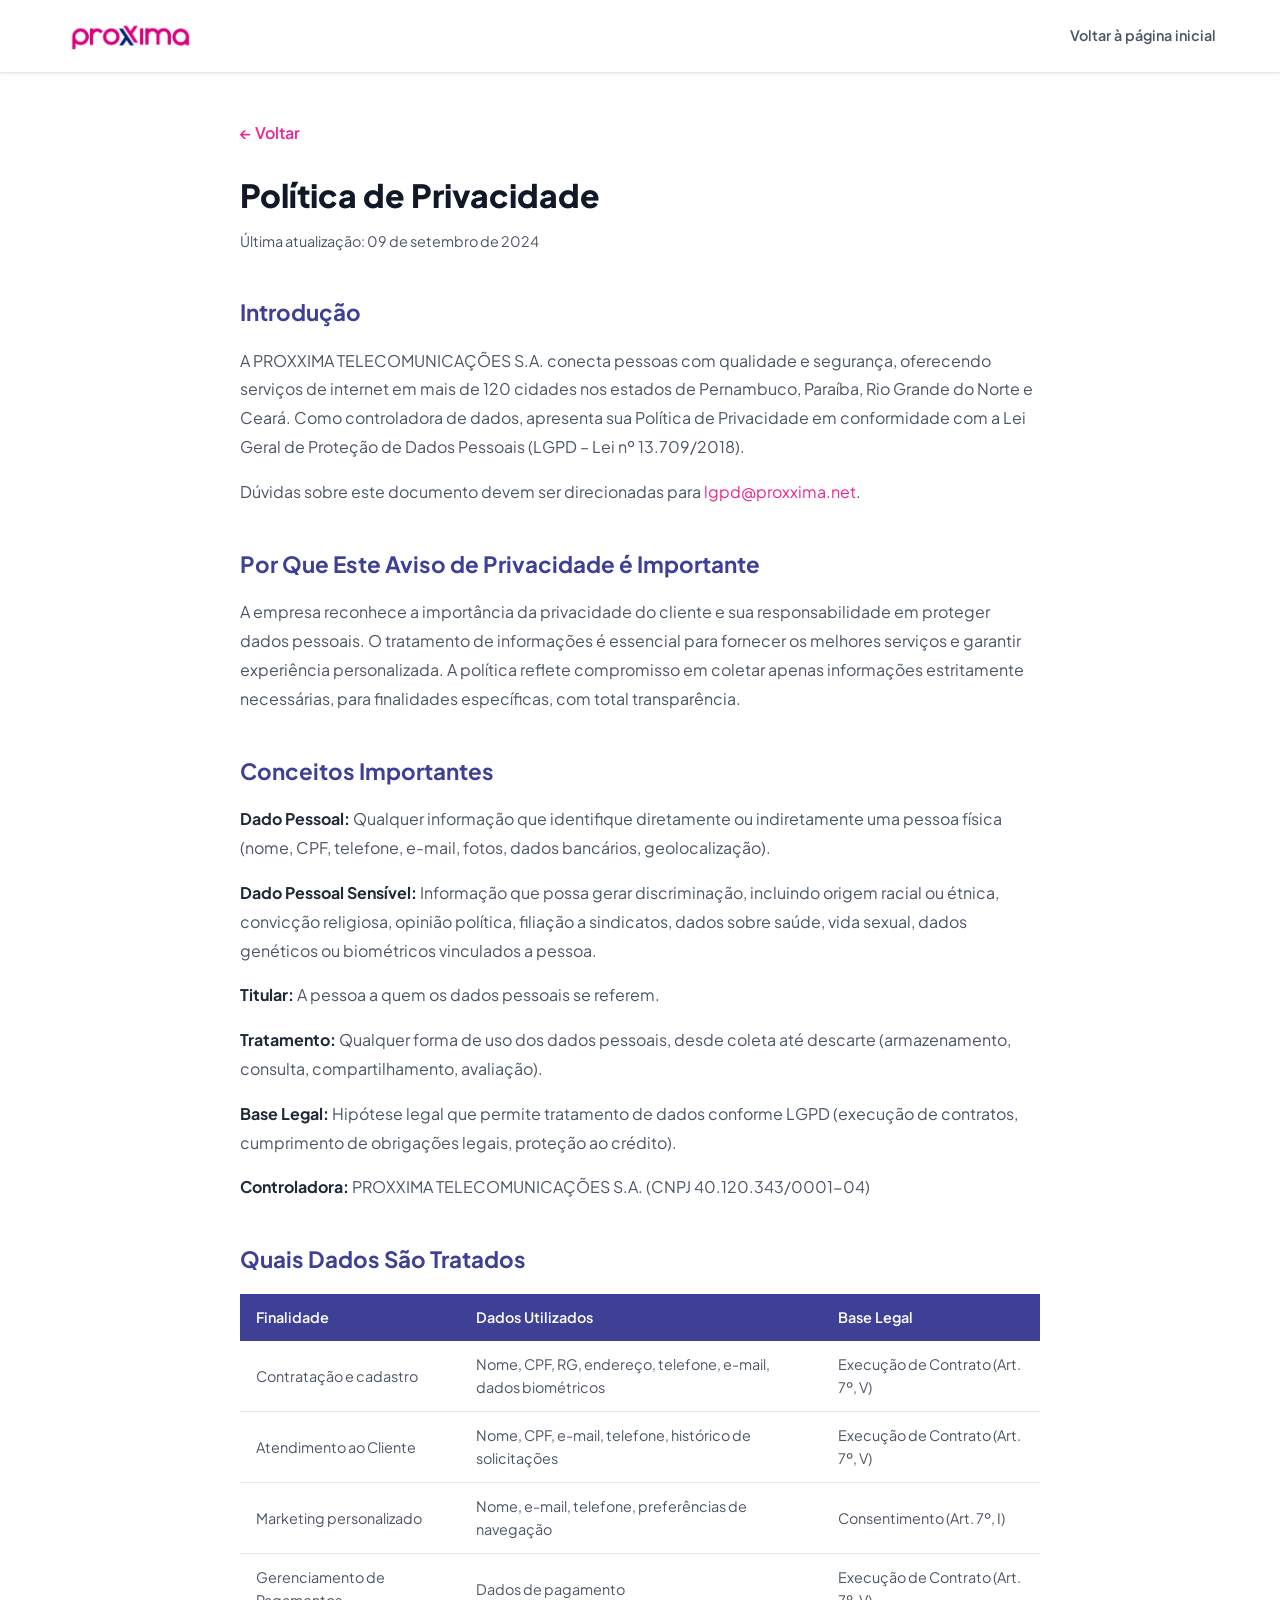
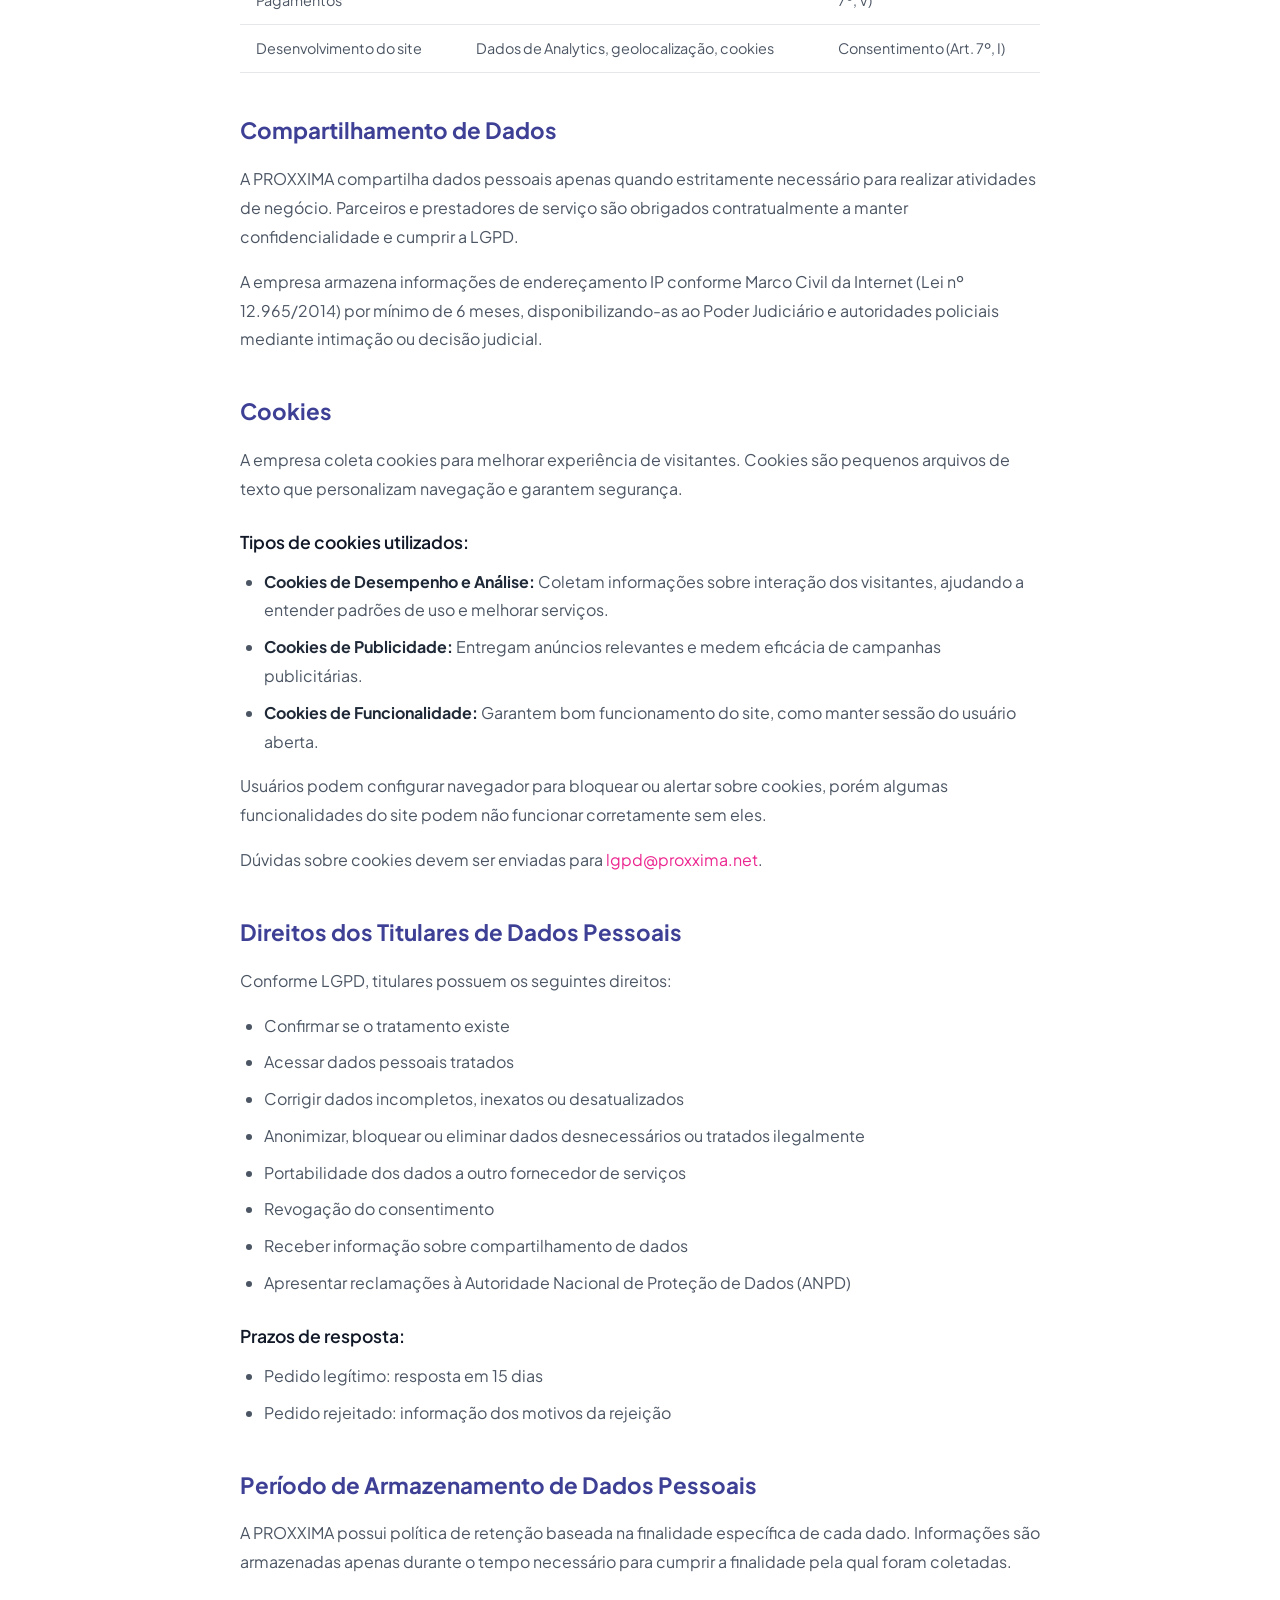
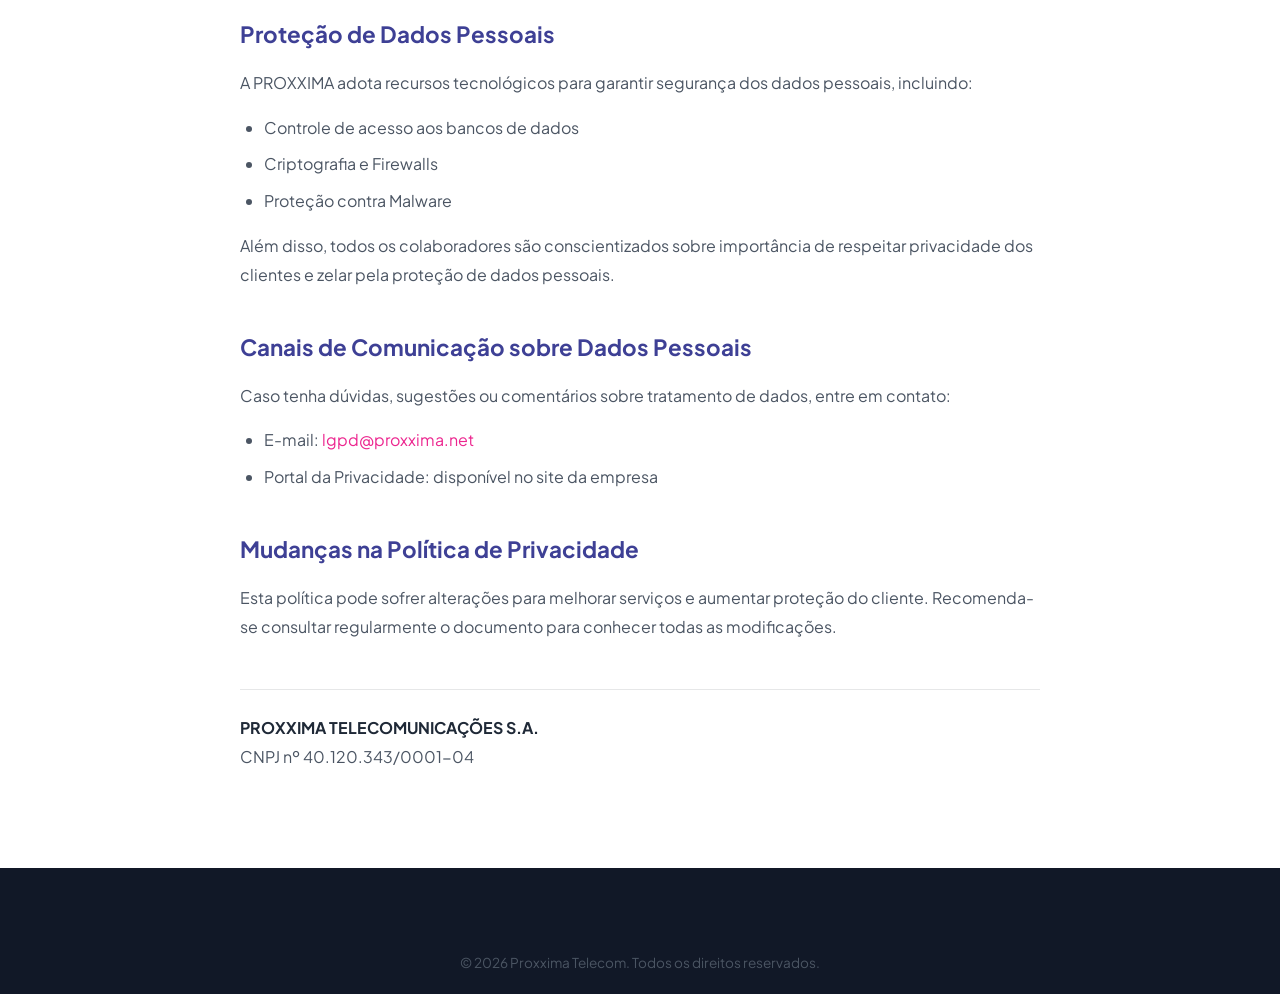
==== privacidade.html @ 1b594173 "feat: animations, PT-BR fixes, logo, privacy page, SEO, footer data - Staggered hero entrance animat" ====
<!DOCTYPE html>
<html lang="pt-BR">
<head>
  <meta charset="UTF-8">
  <meta name="viewport" content="width=device-width, initial-scale=1.0">
  <title>Política de Privacidade | Proxxima Telecom</title>
  <meta name="description" content="Política de Privacidade da Proxxima Telecomunicações S.A. em conformidade com a LGPD.">
  <meta name="robots" content="index, follow">
  <link rel="icon" type="image/svg+xml" href="assets/logo-proxxima.svg">
  <link rel="preconnect" href="https://fonts.googleapis.com">
  <link rel="preconnect" href="https://fonts.gstatic.com" crossorigin>
  <link href="https://fonts.googleapis.com/css2?family=Plus+Jakarta+Sans:wght@400;500;600;700;800&display=swap" rel="stylesheet">
  <link rel="stylesheet" href="css/style.css">
  <style>
    .privacy { padding: 120px 0 80px; }
    .privacy__content { max-width: 800px; margin: 0 auto; }
    .privacy__content h1 { font-size: 2rem; font-weight: 800; color: var(--gray-900); margin-bottom: 8px; }
    .privacy__content .privacy__update { font-size: 0.9rem; color: var(--gray-600); margin-bottom: 40px; }
    .privacy__content h2 { font-size: 1.4rem; font-weight: 700; color: var(--azul); margin-top: 40px; margin-bottom: 16px; }
    .privacy__content h3 { font-size: 1.1rem; font-weight: 600; color: var(--gray-900); margin-top: 24px; margin-bottom: 12px; }
    .privacy__content p { font-size: 1rem; color: var(--gray-600); line-height: 1.8; margin-bottom: 16px; }
    .privacy__content ul, .privacy__content ol { margin-bottom: 16px; padding-left: 24px; }
    .privacy__content li { font-size: 1rem; color: var(--gray-600); line-height: 1.8; margin-bottom: 8px; }
    .privacy__content table { width: 100%; border-collapse: collapse; margin-bottom: 24px; font-size: 0.9rem; }
    .privacy__content th { background: var(--azul); color: var(--white); padding: 12px 16px; text-align: left; font-weight: 600; }
    .privacy__content td { padding: 12px 16px; border-bottom: 1px solid var(--cinza); color: var(--gray-600); }
    .privacy__content tr:hover td { background: var(--gray-50); }
    .privacy__content strong { color: var(--gray-800); }
    .privacy__back { display: inline-flex; align-items: center; gap: 8px; margin-bottom: 24px; font-weight: 600; color: var(--magenta); }
    .privacy__back:hover { text-decoration: underline; }
    @media (max-width: 768px) {
      .privacy__content table { display: block; overflow-x: auto; }
    }
  </style>
</head>
<body>

  <header class="header header--scrolled" id="header">
    <div class="container header__inner">
      <a href="index.html" class="header__logo" aria-label="Proxxima Telecom">
        <img src="assets/logo-proxxima.svg" alt="Proxxima Telecom" class="header__logo-img">
      </a>
      <nav class="header__nav" aria-label="Navegação">
        <a href="index.html" class="header__link">Voltar à página inicial</a>
      </nav>
    </div>
  </header>

  <section class="privacy">
    <div class="container">
      <div class="privacy__content">
        <a href="index.html" class="privacy__back">&larr; Voltar</a>

        <h1>Política de Privacidade</h1>
        <p class="privacy__update">Última atualização: 09 de setembro de 2024</p>

        <h2>Introdução</h2>
        <p>A PROXXIMA TELECOMUNICAÇÕES S.A. conecta pessoas com qualidade e segurança, oferecendo serviços de internet em mais de 120 cidades nos estados de Pernambuco, Paraíba, Rio Grande do Norte e Ceará. Como controladora de dados, apresenta sua Política de Privacidade em conformidade com a Lei Geral de Proteção de Dados Pessoais (LGPD – Lei nº 13.709/2018).</p>
        <p>Dúvidas sobre este documento devem ser direcionadas para <a href="mailto:lgpd@proxxima.net" style="color: var(--magenta);">lgpd@proxxima.net</a>.</p>

        <h2>Por Que Este Aviso de Privacidade é Importante</h2>
        <p>A empresa reconhece a importância da privacidade do cliente e sua responsabilidade em proteger dados pessoais. O tratamento de informações é essencial para fornecer os melhores serviços e garantir experiência personalizada. A política reflete compromisso em coletar apenas informações estritamente necessárias, para finalidades específicas, com total transparência.</p>

        <h2>Conceitos Importantes</h2>
        <p><strong>Dado Pessoal:</strong> Qualquer informação que identifique diretamente ou indiretamente uma pessoa física (nome, CPF, telefone, e-mail, fotos, dados bancários, geolocalização).</p>
        <p><strong>Dado Pessoal Sensível:</strong> Informação que possa gerar discriminação, incluindo origem racial ou étnica, convicção religiosa, opinião política, filiação a sindicatos, dados sobre saúde, vida sexual, dados genéticos ou biométricos vinculados a pessoa.</p>
        <p><strong>Titular:</strong> A pessoa a quem os dados pessoais se referem.</p>
        <p><strong>Tratamento:</strong> Qualquer forma de uso dos dados pessoais, desde coleta até descarte (armazenamento, consulta, compartilhamento, avaliação).</p>
        <p><strong>Base Legal:</strong> Hipótese legal que permite tratamento de dados conforme LGPD (execução de contratos, cumprimento de obrigações legais, proteção ao crédito).</p>
        <p><strong>Controladora:</strong> PROXXIMA TELECOMUNICAÇÕES S.A. (CNPJ 40.120.343/0001-04)</p>

        <h2>Quais Dados São Tratados</h2>
        <table>
          <thead>
            <tr>
              <th>Finalidade</th>
              <th>Dados Utilizados</th>
              <th>Base Legal</th>
            </tr>
          </thead>
          <tbody>
            <tr>
              <td>Contratação e cadastro</td>
              <td>Nome, CPF, RG, endereço, telefone, e-mail, dados biométricos</td>
              <td>Execução de Contrato (Art. 7º, V)</td>
            </tr>
            <tr>
              <td>Atendimento ao Cliente</td>
              <td>Nome, CPF, e-mail, telefone, histórico de solicitações</td>
              <td>Execução de Contrato (Art. 7º, V)</td>
            </tr>
            <tr>
              <td>Marketing personalizado</td>
              <td>Nome, e-mail, telefone, preferências de navegação</td>
              <td>Consentimento (Art. 7º, I)</td>
            </tr>
            <tr>
              <td>Gerenciamento de Pagamentos</td>
              <td>Dados de pagamento</td>
              <td>Execução de Contrato (Art. 7º, V)</td>
            </tr>
            <tr>
              <td>Desenvolvimento do site</td>
              <td>Dados de Analytics, geolocalização, cookies</td>
              <td>Consentimento (Art. 7º, I)</td>
            </tr>
          </tbody>
        </table>

        <h2>Compartilhamento de Dados</h2>
        <p>A PROXXIMA compartilha dados pessoais apenas quando estritamente necessário para realizar atividades de negócio. Parceiros e prestadores de serviço são obrigados contratualmente a manter confidencialidade e cumprir a LGPD.</p>
        <p>A empresa armazena informações de endereçamento IP conforme Marco Civil da Internet (Lei nº 12.965/2014) por mínimo de 6 meses, disponibilizando-as ao Poder Judiciário e autoridades policiais mediante intimação ou decisão judicial.</p>

        <h2>Cookies</h2>
        <p>A empresa coleta cookies para melhorar experiência de visitantes. Cookies são pequenos arquivos de texto que personalizam navegação e garantem segurança.</p>
        <h3>Tipos de cookies utilizados:</h3>
        <ul>
          <li><strong>Cookies de Desempenho e Análise:</strong> Coletam informações sobre interação dos visitantes, ajudando a entender padrões de uso e melhorar serviços.</li>
          <li><strong>Cookies de Publicidade:</strong> Entregam anúncios relevantes e medem eficácia de campanhas publicitárias.</li>
          <li><strong>Cookies de Funcionalidade:</strong> Garantem bom funcionamento do site, como manter sessão do usuário aberta.</li>
        </ul>
        <p>Usuários podem configurar navegador para bloquear ou alertar sobre cookies, porém algumas funcionalidades do site podem não funcionar corretamente sem eles.</p>
        <p>Dúvidas sobre cookies devem ser enviadas para <a href="mailto:lgpd@proxxima.net" style="color: var(--magenta);">lgpd@proxxima.net</a>.</p>

        <h2>Direitos dos Titulares de Dados Pessoais</h2>
        <p>Conforme LGPD, titulares possuem os seguintes direitos:</p>
        <ul>
          <li>Confirmar se o tratamento existe</li>
          <li>Acessar dados pessoais tratados</li>
          <li>Corrigir dados incompletos, inexatos ou desatualizados</li>
          <li>Anonimizar, bloquear ou eliminar dados desnecessários ou tratados ilegalmente</li>
          <li>Portabilidade dos dados a outro fornecedor de serviços</li>
          <li>Revogação do consentimento</li>
          <li>Receber informação sobre compartilhamento de dados</li>
          <li>Apresentar reclamações à Autoridade Nacional de Proteção de Dados (ANPD)</li>
        </ul>
        <h3>Prazos de resposta:</h3>
        <ul>
          <li>Pedido legítimo: resposta em 15 dias</li>
          <li>Pedido rejeitado: informação dos motivos da rejeição</li>
        </ul>

        <h2>Período de Armazenamento de Dados Pessoais</h2>
        <p>A PROXXIMA possui política de retenção baseada na finalidade específica de cada dado. Informações são armazenadas apenas durante o tempo necessário para cumprir a finalidade pela qual foram coletadas.</p>

        <h2>Proteção de Dados Pessoais</h2>
        <p>A PROXXIMA adota recursos tecnológicos para garantir segurança dos dados pessoais, incluindo:</p>
        <ul>
          <li>Controle de acesso aos bancos de dados</li>
          <li>Criptografia e Firewalls</li>
          <li>Proteção contra Malware</li>
        </ul>
        <p>Além disso, todos os colaboradores são conscientizados sobre importância de respeitar privacidade dos clientes e zelar pela proteção de dados pessoais.</p>

        <h2>Canais de Comunicação sobre Dados Pessoais</h2>
        <p>Caso tenha dúvidas, sugestões ou comentários sobre tratamento de dados, entre em contato:</p>
        <ul>
          <li>E-mail: <a href="mailto:lgpd@proxxima.net" style="color: var(--magenta);">lgpd@proxxima.net</a></li>
          <li>Portal da Privacidade: disponível no site da empresa</li>
        </ul>

        <h2>Mudanças na Política de Privacidade</h2>
        <p>Esta política pode sofrer alterações para melhorar serviços e aumentar proteção do cliente. Recomenda-se consultar regularmente o documento para conhecer todas as modificações.</p>

        <hr style="margin: 48px 0 24px; border: none; border-top: 1px solid var(--cinza);">
        <p><strong>PROXXIMA TELECOMUNICAÇÕES S.A.</strong><br>CNPJ nº 40.120.343/0001-04</p>
      </div>
    </div>
  </section>

  <footer class="footer">
    <div class="footer__bottom">
      <div class="container">
        <p>&copy; 2026 Proxxima Telecom. Todos os direitos reservados.</p>
      </div>
    </div>
  </footer>
</body>
</html>
---- css/style.css ----
/* ==========================================
   PROXXIMA TELECOM - LP B2B
   Brand Colors:
   - Magenta:      #EC268F
   - Magenta dark:  #CD2784
   - Rosa claro:   #FAD3DD
   - Azul marinho: #3E4095
   - Cinza:        #E6E7E8
   ========================================== */

/* --- RESET & BASE --- */
*,
*::before,
*::after {
  margin: 0;
  padding: 0;
  box-sizing: border-box;
}

:root {
  --magenta: #EC268F;
  --magenta-dark: #CD2784;
  --rosa: #FAD3DD;
  --azul: #3E4095;
  --cinza: #E6E7E8;
  --white: #ffffff;
  --gray-50: #f9fafb;
  --gray-100: #f3f4f6;
  --gray-200: #e5e7eb;
  --gray-600: #4b5563;
  --gray-700: #374151;
  --gray-800: #1f2937;
  --gray-900: #111827;

  --font-main: 'Plus Jakarta Sans', -apple-system, BlinkMacSystemFont, 'Segoe UI', sans-serif;
  --radius: 12px;
  --radius-lg: 20px;
  --shadow-sm: 0 1px 3px rgba(0,0,0,0.08);
  --shadow-md: 0 4px 20px rgba(0,0,0,0.08);
  --shadow-lg: 0 8px 40px rgba(0,0,0,0.12);
  --transition: 0.3s cubic-bezier(0.4, 0, 0.2, 1);
}

html {
  scroll-behavior: smooth;
  scroll-padding-top: 80px;
}

body {
  font-family: var(--font-main);
  font-size: 16px;
  line-height: 1.6;
  color: var(--gray-800);
  background: var(--white);
  -webkit-font-smoothing: antialiased;
  -moz-osx-font-smoothing: grayscale;
  overflow-x: hidden;
}

img { max-width: 100%; height: auto; display: block; }
a { text-decoration: none; color: inherit; }

/* --- CONTAINER --- */
.container {
  width: 100%;
  max-width: 1200px;
  margin: 0 auto;
  padding: 0 24px;
}

/* --- SECTION TITLE --- */
.section-title {
  font-size: 2rem;
  font-weight: 800;
  color: var(--gray-900);
  margin-bottom: 48px;
  text-align: center;
  line-height: 1.2;
}

/* --- BUTTONS --- */
.btn {
  display: inline-flex;
  align-items: center;
  justify-content: center;
  gap: 8px;
  padding: 14px 28px;
  font-family: var(--font-main);
  font-size: 1rem;
  font-weight: 700;
  border: none;
  border-radius: var(--radius);
  cursor: pointer;
  transition: all var(--transition);
  white-space: nowrap;
  position: relative;
}

.btn--primary {
  background: var(--magenta);
  color: var(--white);
}

.btn--primary:hover {
  background: var(--magenta-dark);
  transform: translateY(-2px);
  box-shadow: 0 6px 24px rgba(236, 38, 143, 0.4);
}

.btn--primary:active { transform: translateY(0); }

.btn--white {
  background: var(--white);
  color: var(--magenta);
}

.btn--white:hover {
  background: var(--rosa);
  transform: translateY(-2px);
  box-shadow: 0 6px 24px rgba(255, 255, 255, 0.3);
}

.btn--lg {
  padding: 18px 36px;
  font-size: 1.1rem;
  border-radius: 14px;
}

.btn--full { width: 100%; }

/* Pulse animation on CTA buttons */
.btn--primary::after {
  content: '';
  position: absolute;
  inset: 0;
  border-radius: inherit;
  box-shadow: 0 0 0 0 rgba(236, 38, 143, 0.4);
  animation: btnPulse 2.5s ease-out infinite;
}

@keyframes btnPulse {
  0% { box-shadow: 0 0 0 0 rgba(236, 38, 143, 0.4); }
  70% { box-shadow: 0 0 0 12px rgba(236, 38, 143, 0); }
  100% { box-shadow: 0 0 0 0 rgba(236, 38, 143, 0); }
}

/* --- LOGO SVG --- */
.logo-text-pink { font-family: var(--font-main); font-size: 36px; font-weight: 800; fill: var(--magenta); }
.logo-text-blue { font-family: var(--font-main); font-size: 40px; font-weight: 800; fill: var(--azul); }
.logo-text-white { font-family: var(--font-main); font-size: 36px; font-weight: 800; fill: var(--white); }
.logo-text-white-light { font-family: var(--font-main); font-size: 40px; font-weight: 800; fill: var(--rosa); }

/* ==========================================
   HEADER
   ========================================== */
.header {
  position: fixed;
  top: 0;
  left: 0;
  right: 0;
  z-index: 100;
  background: rgba(255, 255, 255, 0.95);
  backdrop-filter: blur(12px);
  border-bottom: 1px solid transparent;
  transition: all var(--transition);
}

.header--scrolled {
  border-bottom-color: var(--cinza);
  box-shadow: var(--shadow-sm);
}

.header__inner {
  display: flex;
  align-items: center;
  justify-content: space-between;
  height: 72px;
}

.header__logo-img { height: 36px; width: auto; }

.header__nav { display: flex; gap: 32px; }

.header__link {
  font-size: 0.9rem;
  font-weight: 600;
  color: var(--gray-600);
  transition: color var(--transition);
  position: relative;
}

.header__link::after {
  content: '';
  position: absolute;
  bottom: -4px;
  left: 0;
  width: 0;
  height: 2px;
  background: var(--magenta);
  transition: width var(--transition);
}

.header__link:hover { color: var(--magenta); }
.header__link:hover::after { width: 100%; }

.header__cta { padding: 10px 24px; font-size: 0.9rem; }

.header__menu-toggle {
  display: none;
  flex-direction: column;
  gap: 5px;
  background: none;
  border: none;
  cursor: pointer;
  padding: 8px;
}

.header__menu-toggle span {
  display: block;
  width: 24px;
  height: 2px;
  background: var(--gray-800);
  border-radius: 2px;
  transition: all var(--transition);
}

.header__mobile-menu {
  display: none;
  position: absolute;
  top: 72px;
  left: 0;
  right: 0;
  background: var(--white);
  border-bottom: 1px solid var(--cinza);
  box-shadow: var(--shadow-md);
  padding: 24px;
}

.header__mobile-menu[aria-hidden="false"] { display: block; }

.header__mobile-nav { display: flex; flex-direction: column; gap: 16px; }
.header__mobile-link { font-size: 1rem; font-weight: 600; color: var(--gray-700); padding: 8px 0; }
.header__mobile-cta { margin-top: 8px; text-align: center; }

/* ==========================================
   HERO
   ========================================== */
.hero {
  position: relative;
  padding: 120px 0 80px;
  overflow: hidden;
  background: linear-gradient(135deg, rgba(62, 64, 149, 0.92) 0%, rgba(236, 38, 143, 0.85) 100%),
              url('../assets/hero-bg.jpg') center/cover no-repeat;
  background-attachment: fixed;
  min-height: 90vh;
  display: flex;
  align-items: center;
}

.hero__inner {
  display: grid;
  grid-template-columns: 1fr 1fr;
  gap: 64px;
  align-items: center;
  position: relative;
  z-index: 2;
}

.hero__content { max-width: 560px; }

.hero__title {
  font-size: 2.75rem;
  font-weight: 800;
  line-height: 1.15;
  color: var(--white);
  margin-bottom: 20px;
}

.hero__subtitle {
  font-size: 1.15rem;
  color: rgba(255, 255, 255, 0.85);
  line-height: 1.7;
  margin-bottom: 32px;
}

.hero__cta-mobile { display: none; }

/* Hero staggered entrance */
.hero-animate {
  opacity: 0;
  transform: translateX(-40px);
  animation: heroSlideIn 0.8s cubic-bezier(0.22, 1, 0.36, 1) forwards;
}

.hero-animate[data-hero-delay="1"] { animation-delay: 0.2s; }
.hero-animate[data-hero-delay="2"] { animation-delay: 0.5s; }
.hero-animate[data-hero-delay="3"] { animation-delay: 0.8s; }

/* Form slides from right */
.hero__form.hero-animate {
  transform: translateX(40px);
}

@keyframes heroSlideIn {
  to {
    opacity: 1;
    transform: translateX(0);
  }
}

/* Floating particles */
.hero__particle {
  position: absolute;
  border-radius: 50%;
  background: rgba(255, 255, 255, 0.08);
  animation: particleFloat 8s ease-in-out infinite;
  z-index: 1;
  pointer-events: none;
}

.hero__particle--1 { width: 120px; height: 120px; top: 15%; left: 5%; animation-duration: 9s; }
.hero__particle--2 { width: 80px; height: 80px; top: 60%; left: 15%; animation-duration: 7s; animation-delay: -2s; }
.hero__particle--3 { width: 60px; height: 60px; top: 25%; right: 8%; animation-duration: 10s; animation-delay: -4s; }
.hero__particle--4 { width: 100px; height: 100px; bottom: 15%; right: 15%; animation-duration: 8s; animation-delay: -1s; }
.hero__particle--5 { width: 40px; height: 40px; top: 45%; left: 45%; animation-duration: 6s; animation-delay: -3s; }

@keyframes particleFloat {
  0%, 100% { transform: translateY(0) scale(1); opacity: 0.6; }
  50% { transform: translateY(-30px) scale(1.1); opacity: 1; }
}

/* --- FORM CARD --- */
.form-card {
  background: var(--white);
  border-radius: var(--radius-lg);
  padding: 40px 32px;
  box-shadow: 0 20px 60px rgba(0, 0, 0, 0.2);
  position: relative;
  z-index: 2;
}

.form-card__title {
  font-size: 1.5rem;
  font-weight: 800;
  color: var(--gray-900);
  margin-bottom: 8px;
}

.form-card__subtitle {
  font-size: 0.95rem;
  color: var(--gray-600);
  margin-bottom: 28px;
}

.form__honeypot {
  position: absolute;
  left: -9999px;
  opacity: 0;
  height: 0;
  overflow: hidden;
}

.form__group { margin-bottom: 18px; }

.form__label {
  display: block;
  font-size: 0.85rem;
  font-weight: 600;
  color: var(--gray-700);
  margin-bottom: 6px;
}

.form__input {
  width: 100%;
  padding: 12px 16px;
  font-family: var(--font-main);
  font-size: 0.95rem;
  color: var(--gray-800);
  background: var(--gray-50);
  border: 2px solid var(--cinza);
  border-radius: var(--radius);
  transition: all var(--transition);
  outline: none;
}

.form__input:focus {
  border-color: var(--magenta);
  background: var(--white);
  box-shadow: 0 0 0 4px rgba(236, 38, 143, 0.1);
}

.form__input--error { border-color: #ef4444; background: #fef2f2; }
.form__input--error:focus { box-shadow: 0 0 0 4px rgba(239, 68, 68, 0.1); }

.form__error {
  display: block;
  font-size: 0.8rem;
  color: #ef4444;
  margin-top: 4px;
  min-height: 0;
  opacity: 0;
  transition: opacity var(--transition);
}

.form__error--visible { opacity: 1; }

.form__submit { margin-top: 8px; position: relative; }
.form__submit-loading { display: none; }
.form__submit--loading .form__submit-text { visibility: hidden; }
.form__submit--loading .form__submit-loading {
  display: flex;
  position: absolute;
  inset: 0;
  align-items: center;
  justify-content: center;
}

.spinner { width: 24px; height: 24px; animation: spin 1s linear infinite; }
@keyframes spin { to { transform: rotate(360deg); } }

/* Form success */
.form-card__success { text-align: center; padding: 32px 16px; }

.form-card__success-icon {
  width: 64px;
  height: 64px;
  margin: 0 auto 20px;
  background: #ecfdf5;
  border-radius: 50%;
  display: flex;
  align-items: center;
  justify-content: center;
  animation: successPop 0.5s cubic-bezier(0.34, 1.56, 0.64, 1);
}

@keyframes successPop {
  0% { transform: scale(0); }
  100% { transform: scale(1); }
}

.form-card__success-icon svg { width: 32px; height: 32px; stroke: #059669; }
.form-card__success h3 { font-size: 1.3rem; font-weight: 700; color: var(--gray-900); margin-bottom: 8px; }
.form-card__success p { font-size: 0.95rem; color: var(--gray-600); line-height: 1.6; }

/* ==========================================
   DIFERENCIAIS
   ========================================== */
.diferenciais {
  padding: 96px 0;
  background: var(--white);
}

.diferenciais__grid {
  display: grid;
  grid-template-columns: repeat(2, 1fr);
  gap: 24px;
}

.card {
  background: var(--gray-50);
  border: 2px solid var(--cinza);
  border-radius: var(--radius-lg);
  padding: 36px 28px;
  transition: all 0.4s cubic-bezier(0.4, 0, 0.2, 1);
  position: relative;
  overflow: hidden;
}

.card::before {
  content: '';
  position: absolute;
  top: 0;
  left: 0;
  width: 4px;
  height: 0;
  background: linear-gradient(180deg, var(--magenta), var(--azul));
  transition: height 0.4s ease;
}

.card:hover {
  transform: translateY(-6px);
  box-shadow: 0 12px 40px rgba(0, 0, 0, 0.1);
  border-color: var(--rosa);
}

.card:hover::before { height: 100%; }

.card__icon {
  width: 56px;
  height: 56px;
  background: var(--rosa);
  border-radius: 14px;
  display: flex;
  align-items: center;
  justify-content: center;
  margin-bottom: 20px;
  color: var(--magenta);
  transition: all var(--transition);
}

.card:hover .card__icon {
  transform: scale(1.1);
  background: var(--magenta);
  color: var(--white);
}

.card__icon svg { width: 28px; height: 28px; }
.card__title { font-size: 1.15rem; font-weight: 700; color: var(--gray-900); margin-bottom: 10px; }
.card__text { font-size: 0.95rem; color: var(--gray-600); line-height: 1.6; }

/* ==========================================
   SOBRE
   ========================================== */
.sobre {
  padding: 96px 0;
  background: var(--gray-50);
}

.sobre__inner {
  display: grid;
  grid-template-columns: 1.2fr 0.8fr;
  gap: 64px;
  align-items: center;
}

.sobre__content p {
  font-size: 1.05rem;
  color: var(--gray-600);
  line-height: 1.8;
  margin-bottom: 16px;
}

.sobre__content p:last-child { margin-bottom: 0; }
.sobre__content .section-title { text-align: left; margin-bottom: 28px; }

.sobre__image {
  width: 100%;
  height: auto;
  border-radius: var(--radius-lg);
  object-fit: cover;
  box-shadow: var(--shadow-lg);
  transition: transform 0.6s ease;
}

.sobre__image:hover {
  transform: scale(1.03);
}

/* ==========================================
   COMO FUNCIONA
   ========================================== */
.como-funciona {
  padding: 96px 0;
  background: var(--white);
}

.steps {
  display: flex;
  align-items: flex-start;
  justify-content: center;
  gap: 0;
}

.step {
  text-align: center;
  max-width: 300px;
  padding: 0 20px;
}

.step__image-wrap {
  width: 180px;
  height: 120px;
  margin: 0 auto 20px;
  border-radius: var(--radius);
  overflow: hidden;
  box-shadow: var(--shadow-md);
}

.step__image {
  width: 100%;
  height: 100%;
  object-fit: cover;
  transition: transform 0.5s ease;
}

.step:hover .step__image {
  transform: scale(1.08);
}

.step__number {
  width: 64px;
  height: 64px;
  background: linear-gradient(135deg, var(--magenta), var(--magenta-dark));
  color: var(--white);
  font-size: 1.5rem;
  font-weight: 800;
  border-radius: 50%;
  display: flex;
  align-items: center;
  justify-content: center;
  margin: 0 auto 20px;
  box-shadow: 0 4px 16px rgba(236, 38, 143, 0.3);
  transition: transform 0.3s ease;
}

.step:hover .step__number {
  transform: scale(1.1) rotate(5deg);
}

.step__title { font-size: 1.1rem; font-weight: 700; color: var(--gray-900); margin-bottom: 8px; }
.step__text { font-size: 0.95rem; color: var(--gray-600); line-height: 1.6; }

.step__connector {
  width: 80px;
  margin-top: 90px;
  flex-shrink: 0;
  position: relative;
  height: 2px;
}

.step__connector-line {
  position: absolute;
  top: 0;
  left: 0;
  width: 0;
  height: 100%;
  background: linear-gradient(90deg, var(--rosa), var(--magenta));
  transition: width 1s ease;
}

.step__connector-line.animated { width: 100%; }

/* ==========================================
   FAQ
   ========================================== */
.faq {
  padding: 96px 0;
  background: var(--gray-50);
}

.faq__list { max-width: 720px; margin: 0 auto; }

.faq__item {
  background: var(--white);
  border: 1px solid var(--cinza);
  border-left: 3px solid transparent;
  border-radius: var(--radius);
  margin-bottom: 12px;
  overflow: hidden;
  transition: all var(--transition);
}

.faq__item--open {
  border-left-color: var(--magenta);
  box-shadow: var(--shadow-sm);
}

.faq__question {
  display: flex;
  align-items: center;
  justify-content: space-between;
  gap: 16px;
  padding: 20px 24px;
  font-family: var(--font-main);
  font-size: 1rem;
  font-weight: 600;
  color: var(--gray-800);
  cursor: pointer;
  background: none;
  border: none;
  width: 100%;
  text-align: left;
}

.faq__chevron {
  width: 20px;
  height: 20px;
  flex-shrink: 0;
  transition: transform 0.4s cubic-bezier(0.4, 0, 0.2, 1);
  color: var(--magenta);
}

.faq__item--open .faq__chevron { transform: rotate(180deg); }

.faq__answer {
  max-height: 0;
  overflow: hidden;
  transition: max-height 0.4s cubic-bezier(0.4, 0, 0.2, 1), padding 0.4s ease;
  padding: 0 24px;
}

.faq__item--open .faq__answer {
  max-height: 200px;
  padding: 0 24px 20px;
}

.faq__answer p { font-size: 0.95rem; color: var(--gray-600); line-height: 1.7; }

/* ==========================================
   CTA FINAL
   ========================================== */
.cta-final {
  padding: 96px 0;
  text-align: center;
  position: relative;
  overflow: hidden;
}

.cta-final__bg {
  position: absolute;
  inset: 0;
  background: linear-gradient(135deg, var(--azul), #2d2f6e, var(--magenta-dark), var(--azul));
  background-size: 300% 300%;
  animation: gradientShift 8s ease infinite;
}

@keyframes gradientShift {
  0% { background-position: 0% 50%; }
  50% { background-position: 100% 50%; }
  100% { background-position: 0% 50%; }
}

.cta-final__inner {
  max-width: 640px;
  margin: 0 auto;
  position: relative;
  z-index: 2;
}

.cta-final__title {
  font-size: 2.25rem;
  font-weight: 800;
  color: var(--white);
  margin-bottom: 16px;
  line-height: 1.2;
}

.cta-final__subtitle {
  font-size: 1.1rem;
  color: rgba(255, 255, 255, 0.8);
  margin-bottom: 36px;
  line-height: 1.7;
}

/* ==========================================
   FOOTER
   ========================================== */
.footer {
  background: var(--gray-900);
  color: var(--gray-200);
  padding-top: 64px;
}

.footer__inner {
  display: grid;
  grid-template-columns: 1.5fr 1fr 1fr;
  gap: 48px;
  padding-bottom: 48px;
  border-bottom: 1px solid var(--gray-700);
}

.footer__logo { width: 140px; height: 36px; margin-bottom: 12px; }
.footer__slogan { font-size: 0.9rem; color: var(--gray-600); font-style: italic; margin-bottom: 16px; }
.footer__legal-name { font-size: 0.8rem; color: var(--gray-600); margin-bottom: 4px; }
.footer__cnpj { font-size: 0.8rem; color: var(--gray-600); }

.footer h4 {
  font-size: 0.85rem;
  font-weight: 700;
  color: var(--white);
  text-transform: uppercase;
  letter-spacing: 0.05em;
  margin-bottom: 16px;
}

.footer__link {
  font-size: 0.95rem;
  color: var(--gray-200);
  transition: color var(--transition);
  display: block;
  margin-bottom: 12px;
}

.footer__link:hover { color: var(--magenta); }

.footer__address {
  font-style: normal;
  font-size: 0.85rem;
  color: var(--gray-600);
  line-height: 1.6;
}

.footer__social-links { display: flex; gap: 12px; }

.footer__social-link {
  width: 40px;
  height: 40px;
  background: var(--gray-800);
  border-radius: 10px;
  display: flex;
  align-items: center;
  justify-content: center;
  color: var(--gray-200);
  transition: all var(--transition);
}

.footer__social-link:hover {
  background: var(--magenta);
  color: var(--white);
  transform: translateY(-3px);
}

.footer__social-link svg { width: 20px; height: 20px; }

.footer__bottom { padding: 20px 0; }
.footer__bottom p { font-size: 0.85rem; color: var(--gray-600); text-align: center; }
.footer__bottom-link { color: var(--gray-600); text-decoration: underline; transition: color var(--transition); }
.footer__bottom-link:hover { color: var(--magenta); }

/* ==========================================
   ANIMATIONS - Scroll Reveal
   ========================================== */
[data-reveal] {
  opacity: 0;
  transform: translateY(30px);
  transition: opacity 0.7s cubic-bezier(0.22, 1, 0.36, 1), transform 0.7s cubic-bezier(0.22, 1, 0.36, 1);
}

[data-reveal="left"] { transform: translateX(-40px); }
[data-reveal="right"] { transform: translateX(40px); }

[data-reveal].revealed {
  opacity: 1;
  transform: translate(0, 0);
}

/* Stagger delays */
[data-reveal-delay="0"] { transition-delay: 0s; }
[data-reveal-delay="1"] { transition-delay: 0.15s; }
[data-reveal-delay="2"] { transition-delay: 0.3s; }
[data-reveal-delay="3"] { transition-delay: 0.45s; }

/* ==========================================
   ACCESSIBILITY: Reduced Motion
   ========================================== */
@media (prefers-reduced-motion: reduce) {
  *, *::before, *::after {
    animation-duration: 0.01ms !important;
    animation-iteration-count: 1 !important;
    transition-duration: 0.01ms !important;
  }

  .hero-animate { opacity: 1; transform: none; }
  [data-reveal] { opacity: 1; transform: none; }
  .hero__particle { display: none; }
  .hero { background-attachment: scroll; }
}

/* ==========================================
   RESPONSIVE
   ========================================== */
@media (max-width: 1024px) {
  .hero__inner { grid-template-columns: 1fr; gap: 40px; }
  .hero__content { max-width: 100%; text-align: center; }
  .hero__title { font-size: 2.25rem; }
  .hero__cta-mobile { display: inline-flex; }
  .hero { background-attachment: scroll; }

  .sobre__inner { grid-template-columns: 1fr; gap: 40px; }
  .sobre__content .section-title { text-align: center; }

  .footer__inner { grid-template-columns: 1fr 1fr; }
}

@media (max-width: 768px) {
  .header__nav, .header__cta { display: none; }
  .header__menu-toggle { display: flex; }

  .hero { padding: 100px 0 60px; min-height: auto; }
  .hero__title { font-size: 1.85rem; }
  .hero__subtitle { font-size: 1rem; }

  .section-title { font-size: 1.6rem; margin-bottom: 36px; }

  .diferenciais__grid { grid-template-columns: 1fr; }

  .steps { flex-direction: column; align-items: center; gap: 0; }
  .step__connector {
    width: 2px;
    height: 40px;
    margin: 0 auto;
  }
  .step__connector-line {
    width: 100% !important;
    height: 0;
    background: linear-gradient(180deg, var(--rosa), var(--magenta));
  }
  .step__connector-line.animated { height: 100%; }

  .cta-final__title { font-size: 1.75rem; }

  .footer__inner { grid-template-columns: 1fr; gap: 32px; }
  .form-card { padding: 28px 20px; }
}

@media (max-width: 480px) {
  .container { padding: 0 16px; }
  .hero__title { font-size: 1.6rem; }
  .btn--lg { padding: 16px 28px; font-size: 1rem; }
  .step__image-wrap { width: 140px; height: 94px; }
}
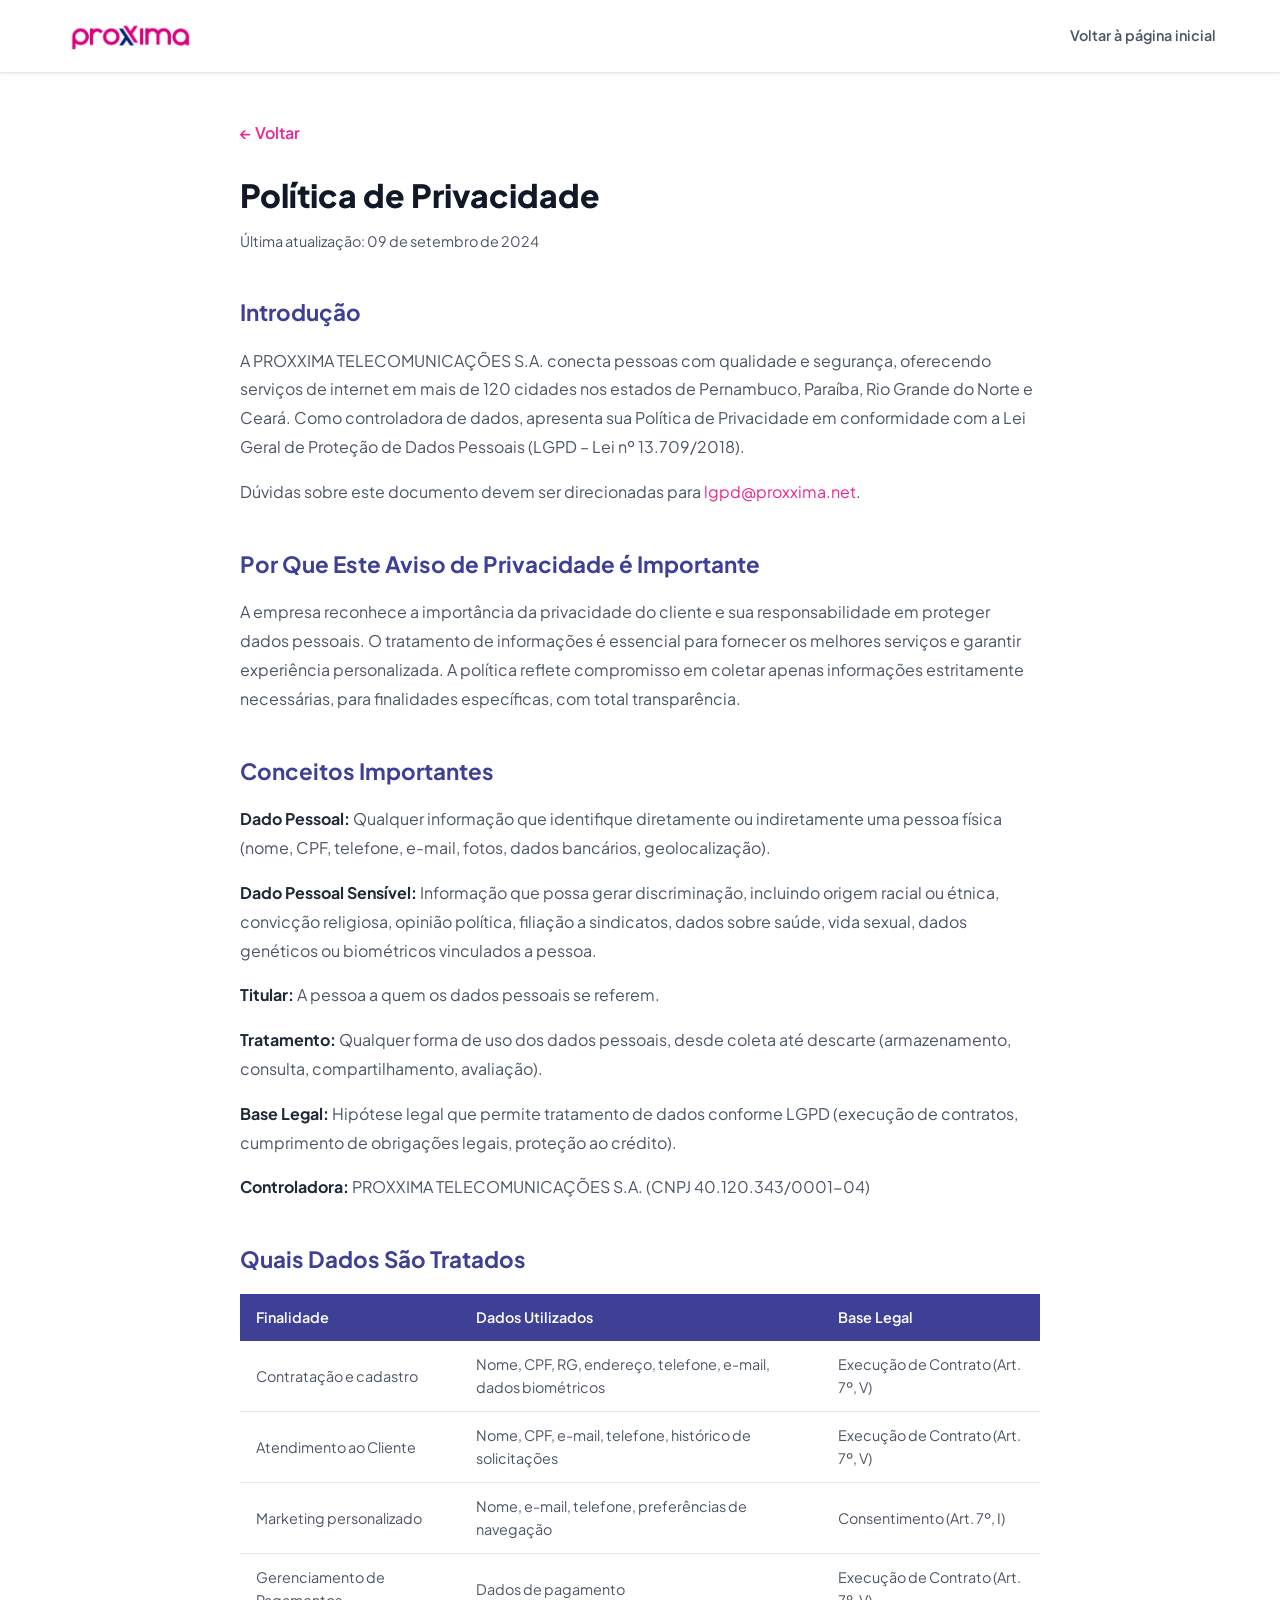
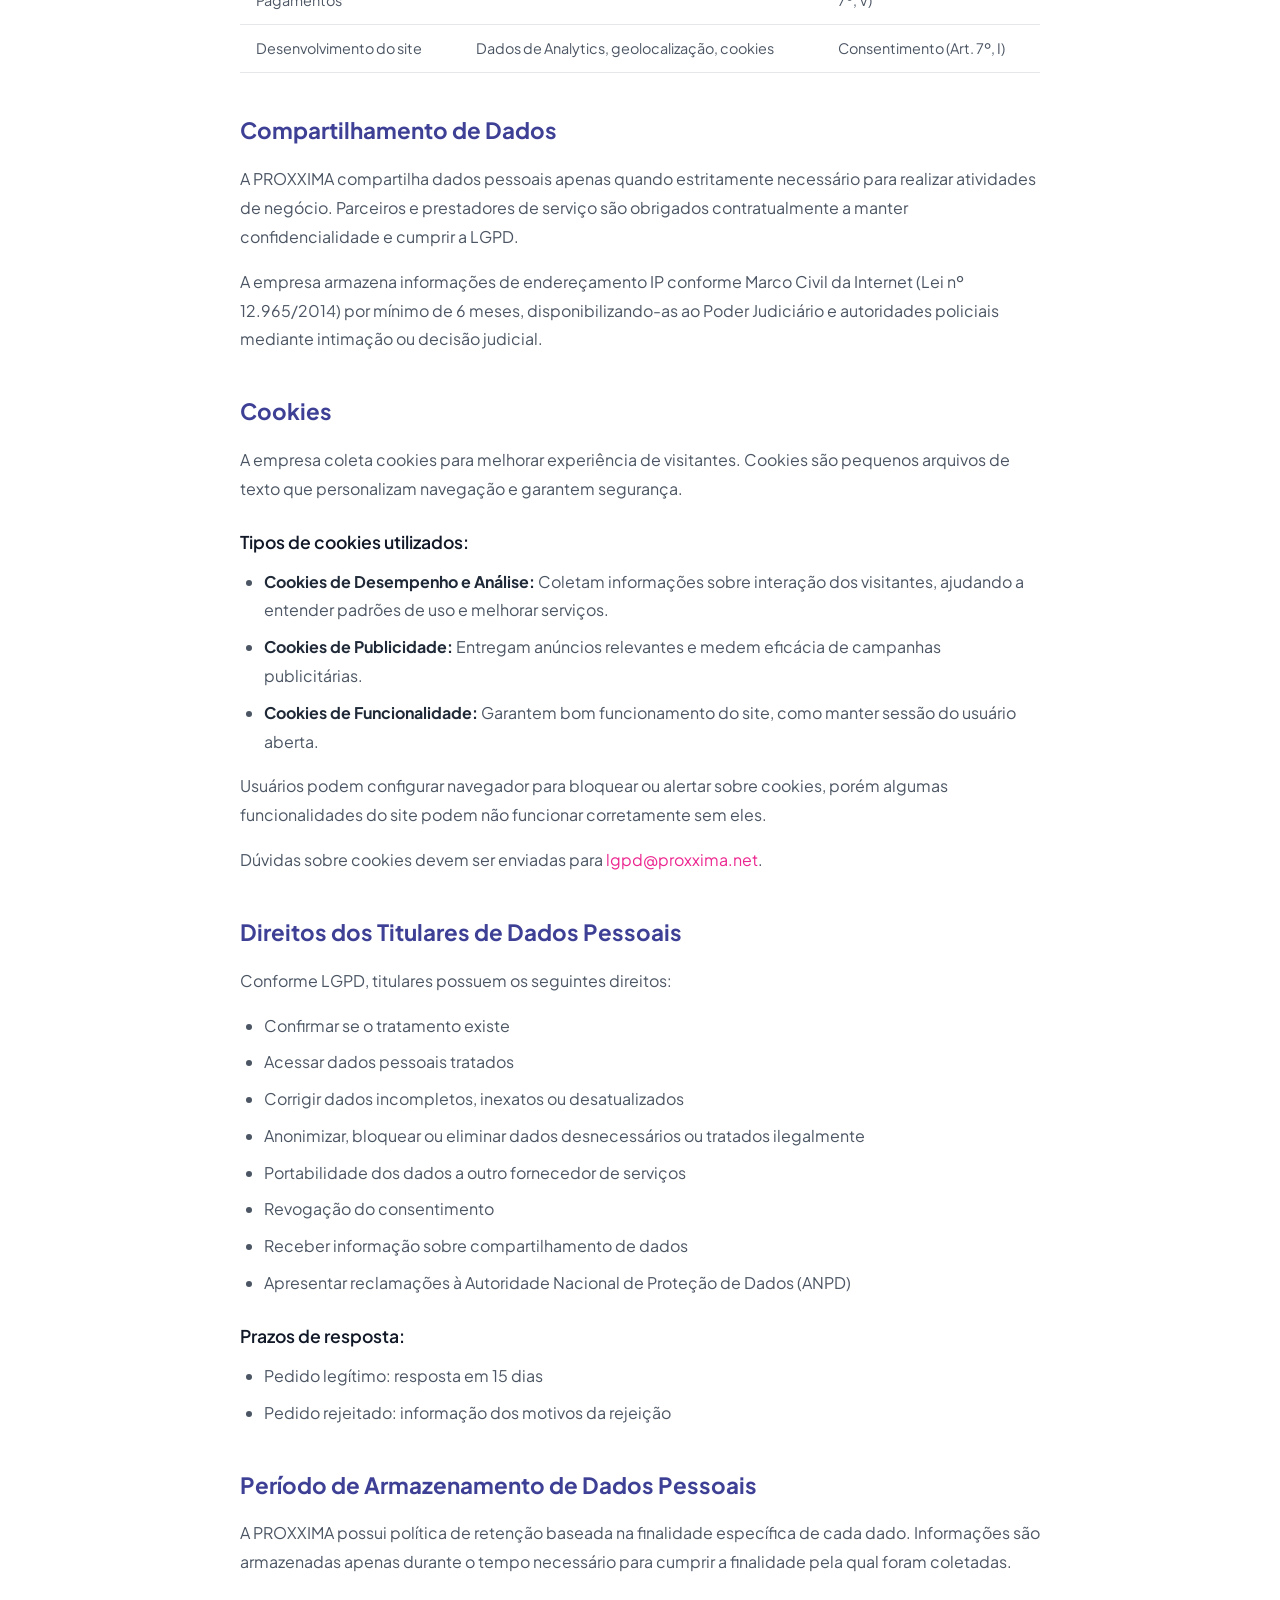
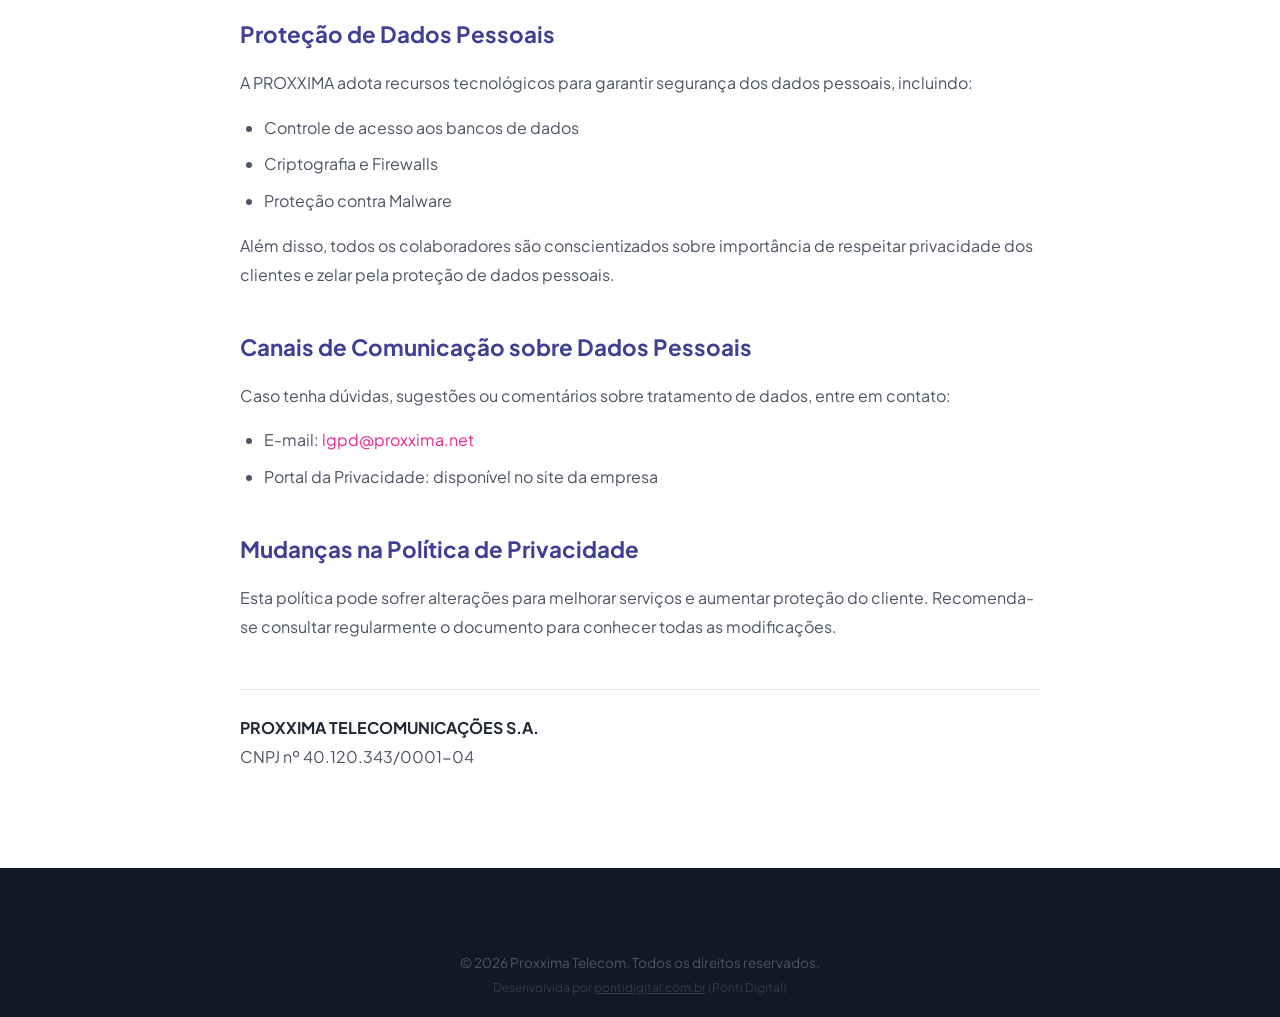
==== commit 2b06d395: "feat: add Ponti Digital credit to footer Co-Authored-By: Claude Opus 4.6 (1M context) <noreply@anthr" ====
--- a/privacidade.html
+++ b/privacidade.html
@@ -172,6 +172,7 @@
     <div class="footer__bottom">
       <div class="container">
         <p>&copy; 2026 Proxxima Telecom. Todos os direitos reservados.</p>
+        <p style="margin-top:4px;font-size:0.75rem;opacity:0.6;">Desenvolvida por <a href="https://pontidigital.com.br" target="_blank" rel="noopener noreferrer" class="footer__bottom-link">pontidigital.com.br</a> (Ponti Digital)</p>
       </div>
     </div>
   </footer>
--- a/css/style.css
+++ b/css/style.css
@@ -389,6 +389,21 @@
   box-shadow: 0 0 0 4px rgba(236, 38, 143, 0.1);
 }
 
+.form__select {
+  appearance: none;
+  -webkit-appearance: none;
+  background-image: url("data:image/svg+xml,%3Csvg xmlns='http://www.w3.org/2000/svg' width='12' height='8'%3E%3Cpath d='M1 1l5 5 5-5' stroke='%236b7280' stroke-width='2' fill='none' stroke-linecap='round'/%3E%3C/svg%3E");
+  background-repeat: no-repeat;
+  background-position: right 16px center;
+  padding-right: 40px;
+  cursor: pointer;
+  color: var(--gray-800);
+}
+.form__select:invalid, .form__select option[value=""] { color: #9ca3af; }
+.form__select option { color: var(--gray-800); }
+.form__select--error { border-color: #ef4444; background-color: #fef2f2; }
+.form__select--error:focus { box-shadow: 0 0 0 4px rgba(239, 68, 68, 0.1); }
+
 .form__input--error { border-color: #ef4444; background: #fef2f2; }
 .form__input--error:focus { box-shadow: 0 0 0 4px rgba(239, 68, 68, 0.1); }
 
@@ -507,6 +522,262 @@
 .card__icon svg { width: 28px; height: 28px; }
 .card__title { font-size: 1.15rem; font-weight: 700; color: var(--gray-900); margin-bottom: 10px; }
 .card__text { font-size: 0.95rem; color: var(--gray-600); line-height: 1.6; }
+
+/* ==========================================
+   PLANOS
+   ========================================== */
+.planos {
+  padding: 96px 0;
+  background: var(--gray-50);
+}
+
+.planos__subtitle {
+  text-align: center;
+  font-size: 1.1rem;
+  color: var(--gray-600);
+  max-width: 600px;
+  margin: -28px auto 48px;
+  line-height: 1.7;
+}
+
+.planos__grid {
+  display: grid;
+  grid-template-columns: repeat(3, 1fr);
+  gap: 24px;
+  align-items: stretch;
+}
+
+.plano-card {
+  background: var(--white);
+  border: 2px solid var(--cinza);
+  border-radius: var(--radius-lg);
+  padding: 36px 28px;
+  display: flex;
+  flex-direction: column;
+  transition: all 0.4s ease;
+  position: relative;
+}
+
+.plano-card:hover {
+  transform: translateY(-6px);
+  box-shadow: 0 12px 40px rgba(0, 0, 0, 0.1);
+}
+
+.plano-card--featured {
+  border-color: var(--magenta);
+  box-shadow: 0 8px 30px rgba(236, 38, 143, 0.15);
+  transform: scale(1.04);
+}
+
+.plano-card--featured:hover {
+  transform: scale(1.04) translateY(-6px);
+}
+
+.plano-card__tag {
+  position: absolute;
+  top: -14px;
+  left: 50%;
+  transform: translateX(-50%);
+  background: var(--magenta);
+  color: var(--white);
+  font-size: 0.8rem;
+  font-weight: 700;
+  padding: 6px 20px;
+  border-radius: 20px;
+  white-space: nowrap;
+}
+
+.plano-card__header {
+  text-align: center;
+  padding-bottom: 24px;
+  margin-bottom: 24px;
+  border-bottom: 1px solid var(--cinza);
+}
+
+.plano-card__badge {
+  display: inline-block;
+  font-size: 0.75rem;
+  font-weight: 700;
+  text-transform: uppercase;
+  letter-spacing: 0.1em;
+  color: var(--azul);
+  background: rgba(62, 64, 149, 0.08);
+  padding: 4px 12px;
+  border-radius: 6px;
+  margin-bottom: 16px;
+}
+
+.plano-card__speed {
+  font-size: 3.5rem;
+  font-weight: 800;
+  color: var(--gray-900);
+  line-height: 1;
+  margin-bottom: 8px;
+}
+
+.plano-card__speed span {
+  font-size: 1.2rem;
+  font-weight: 700;
+  color: var(--magenta);
+}
+
+.plano-card__price {
+  display: flex;
+  align-items: flex-start;
+  justify-content: center;
+  gap: 2px;
+  margin-bottom: 12px;
+}
+
+.plano-card__currency {
+  font-size: 1.2rem;
+  font-weight: 700;
+  color: var(--magenta);
+  margin-top: 8px;
+}
+
+.plano-card__value {
+  font-size: 3rem;
+  font-weight: 800;
+  color: var(--gray-900);
+  line-height: 1;
+}
+
+.plano-card__cents {
+  font-size: 1.2rem;
+  font-weight: 700;
+  color: var(--gray-900);
+  margin-top: 4px;
+}
+
+.plano-card__cents small {
+  font-size: 0.8rem;
+  font-weight: 500;
+  color: var(--gray-600);
+  display: block;
+}
+
+.plano-card__desc {
+  font-size: 0.9rem;
+  color: var(--gray-600);
+}
+
+.plano-card__features {
+  list-style: none;
+  flex: 1;
+  margin-bottom: 28px;
+}
+
+.plano-card__features li {
+  padding: 8px 0;
+  font-size: 0.95rem;
+  color: var(--gray-700);
+  padding-left: 28px;
+  position: relative;
+}
+
+.plano-card__features li::before {
+  content: '';
+  position: absolute;
+  left: 0;
+  top: 12px;
+  width: 18px;
+  height: 18px;
+  background: var(--rosa);
+  border-radius: 50%;
+  background-image: url("data:image/svg+xml,%3Csvg viewBox='0 0 16 16' fill='none' xmlns='http://www.w3.org/2000/svg'%3E%3Cpath d='M4 8l3 3 5-5' stroke='%23EC268F' stroke-width='2' stroke-linecap='round'/%3E%3C/svg%3E");
+  background-size: 14px;
+  background-repeat: no-repeat;
+  background-position: center;
+}
+
+/* Addon */
+.plano-addon {
+  margin-top: 36px;
+}
+
+.plano-addon__inner {
+  display: flex;
+  align-items: center;
+  gap: 24px;
+  background: var(--white);
+  border: 2px dashed var(--magenta);
+  border-radius: var(--radius-lg);
+  padding: 24px 32px;
+  max-width: 700px;
+  margin: 0 auto;
+  transition: all var(--transition);
+}
+
+.plano-addon__inner:hover {
+  border-style: solid;
+  box-shadow: 0 4px 20px rgba(236, 38, 143, 0.12);
+}
+
+.plano-addon__icon {
+  width: 56px;
+  height: 56px;
+  min-width: 56px;
+  background: var(--rosa);
+  border-radius: 14px;
+  display: flex;
+  align-items: center;
+  justify-content: center;
+  color: var(--magenta);
+}
+
+.plano-addon__icon svg { width: 28px; height: 28px; }
+
+.plano-addon__text { flex: 1; }
+.plano-addon__text h4 { font-size: 1rem; font-weight: 700; color: var(--gray-900); margin-bottom: 4px; }
+.plano-addon__text p { font-size: 0.9rem; color: var(--gray-600); line-height: 1.5; }
+
+.plano-addon__price {
+  display: flex;
+  align-items: baseline;
+  gap: 2px;
+  white-space: nowrap;
+}
+
+.plano-addon__price-label {
+  font-size: 1rem;
+  font-weight: 700;
+  color: var(--magenta);
+}
+
+.plano-addon__price-value {
+  font-size: 1.8rem;
+  font-weight: 800;
+  color: var(--gray-900);
+}
+
+.plano-addon__price-period {
+  font-size: 0.85rem;
+  color: var(--gray-600);
+}
+
+@media (max-width: 768px) {
+  .planos__grid {
+    grid-template-columns: 1fr;
+    max-width: 400px;
+    margin: 0 auto;
+  }
+
+  .plano-card--featured {
+    transform: none;
+  }
+
+  .plano-card--featured:hover {
+    transform: translateY(-6px);
+  }
+
+  .plano-addon__inner {
+    flex-direction: column;
+    text-align: center;
+    gap: 16px;
+    padding: 24px 20px;
+  }
+}
 
 /* ==========================================
    SOBRE
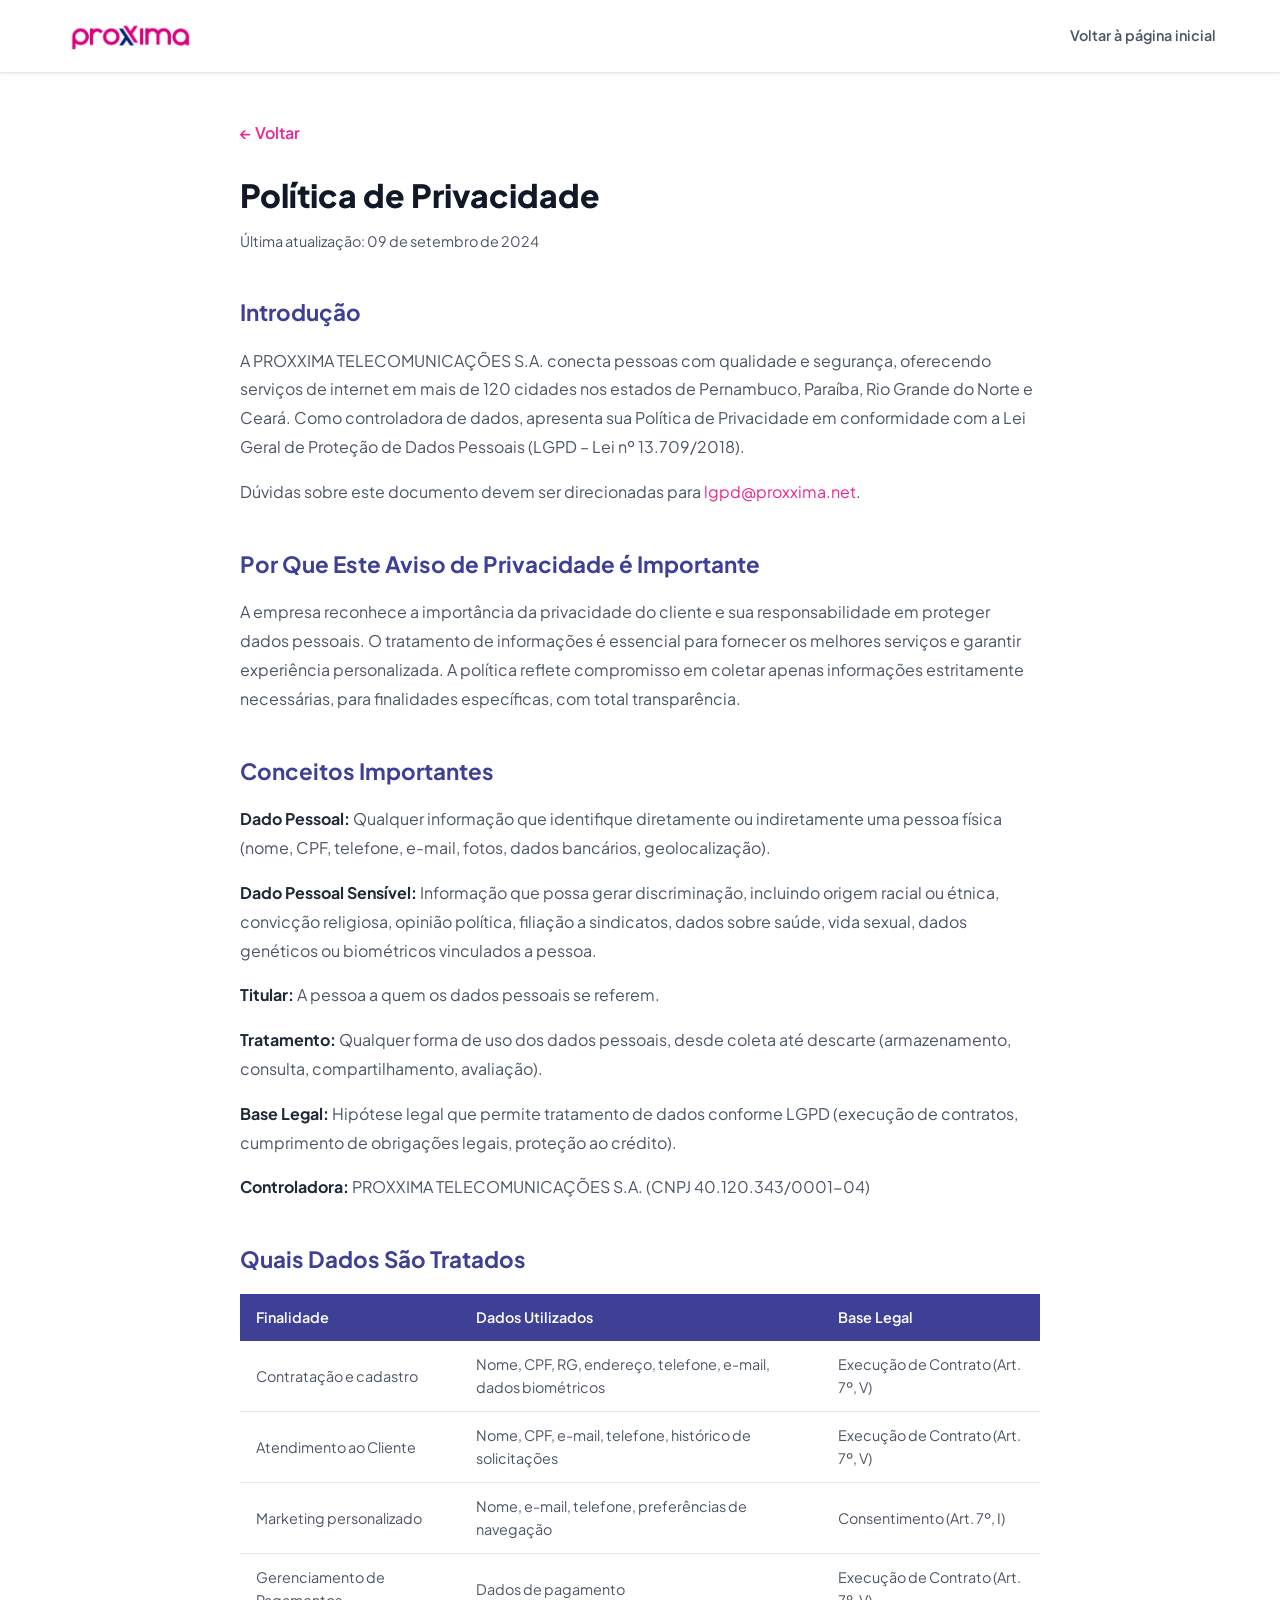
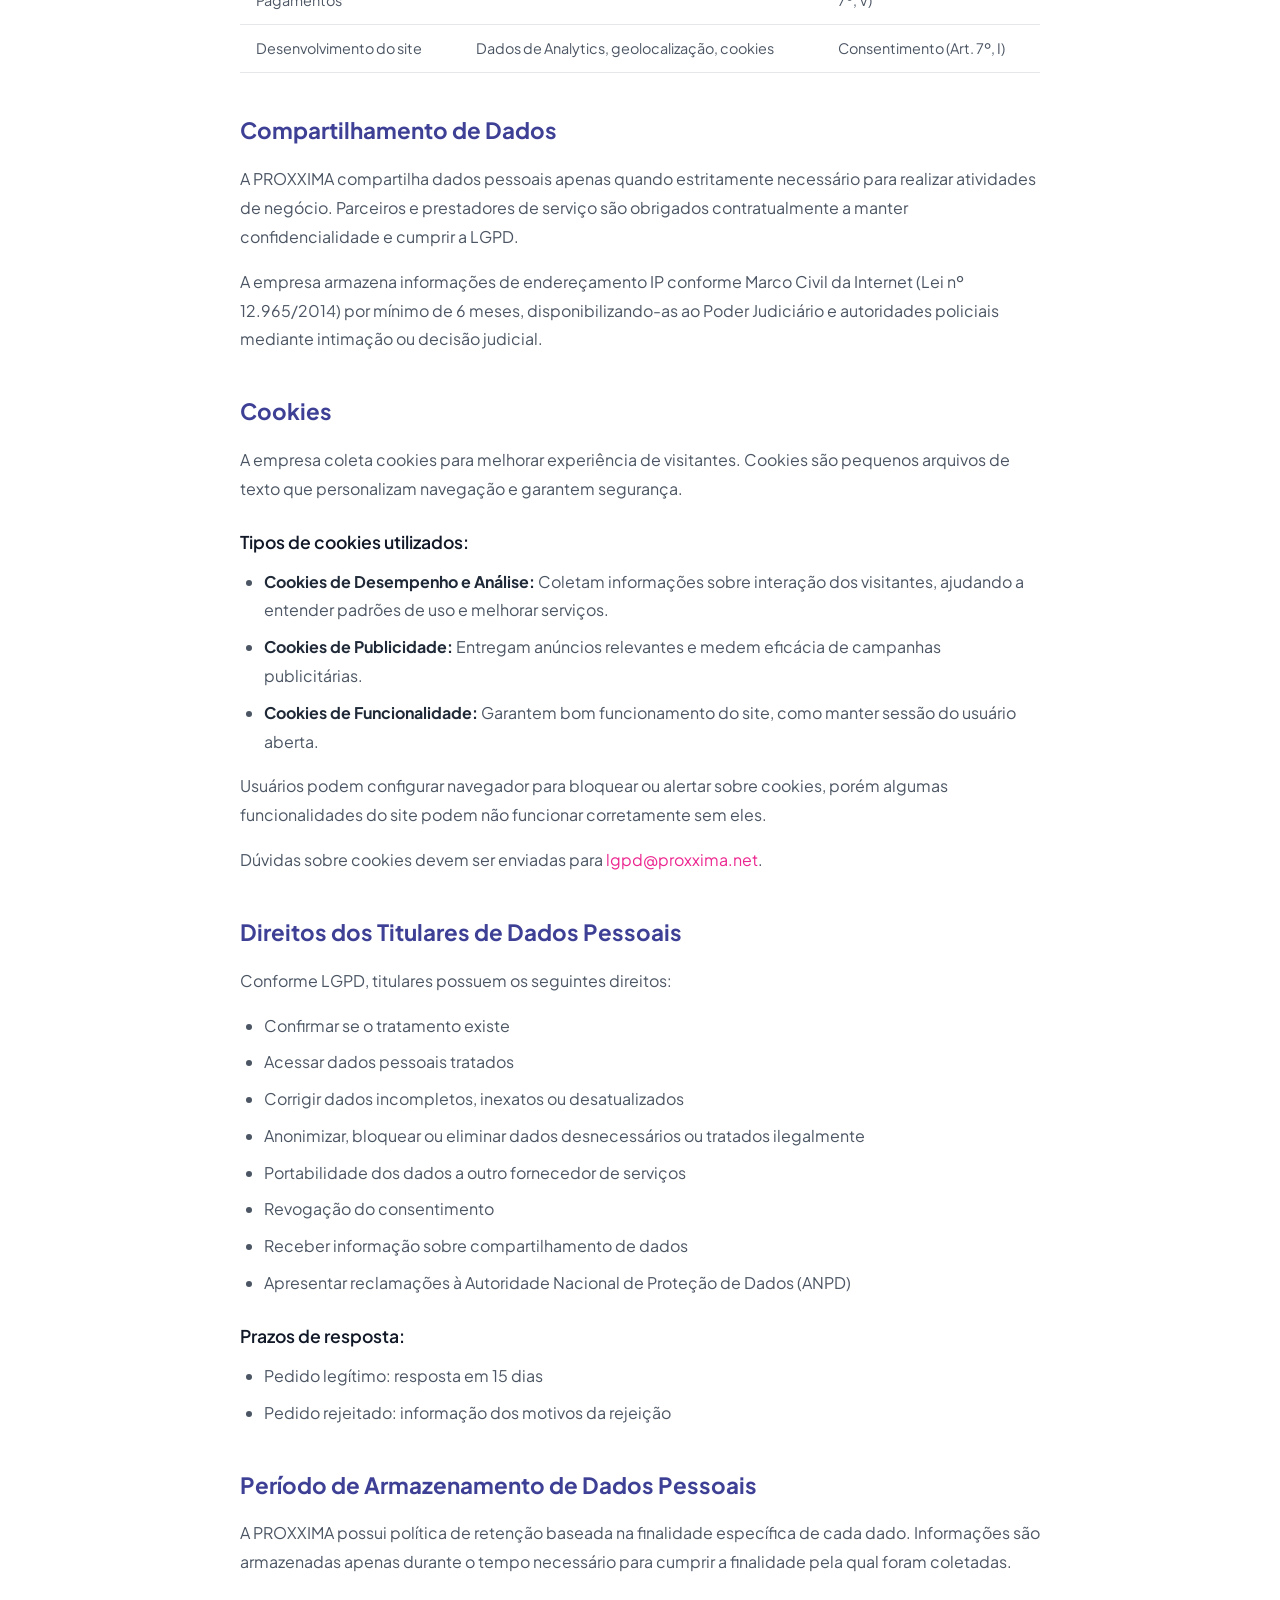
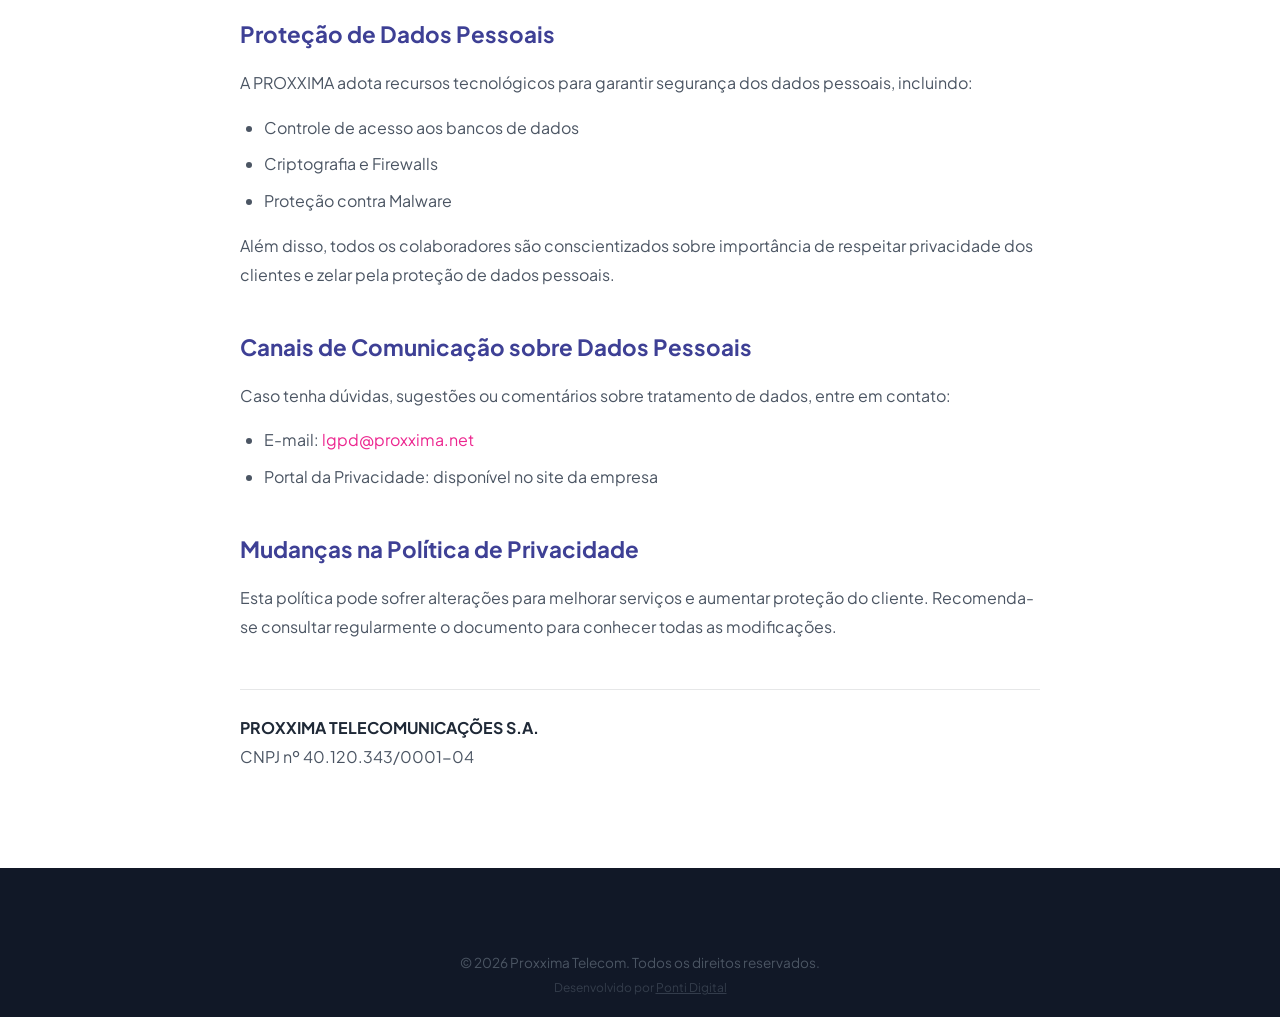
==== commit 924f940e: "fix: simplify footer credit to "Desenvolvido por Ponti Digital" Co-Authored-By: Claude Opus 4.6 (1M " ====
--- a/privacidade.html
+++ b/privacidade.html
@@ -172,7 +172,7 @@
     <div class="footer__bottom">
       <div class="container">
         <p>&copy; 2026 Proxxima Telecom. Todos os direitos reservados.</p>
-        <p style="margin-top:4px;font-size:0.75rem;opacity:0.6;">Desenvolvida por <a href="https://pontidigital.com.br" target="_blank" rel="noopener noreferrer" class="footer__bottom-link">pontidigital.com.br</a> (Ponti Digital)</p>
+        <p style="margin-top:4px;font-size:0.75rem;opacity:0.6;">Desenvolvido por <a href="https://pontidigital.com.br" target="_blank" rel="noopener noreferrer" class="footer__bottom-link">Ponti Digital</a></p>
       </div>
     </div>
   </footer>
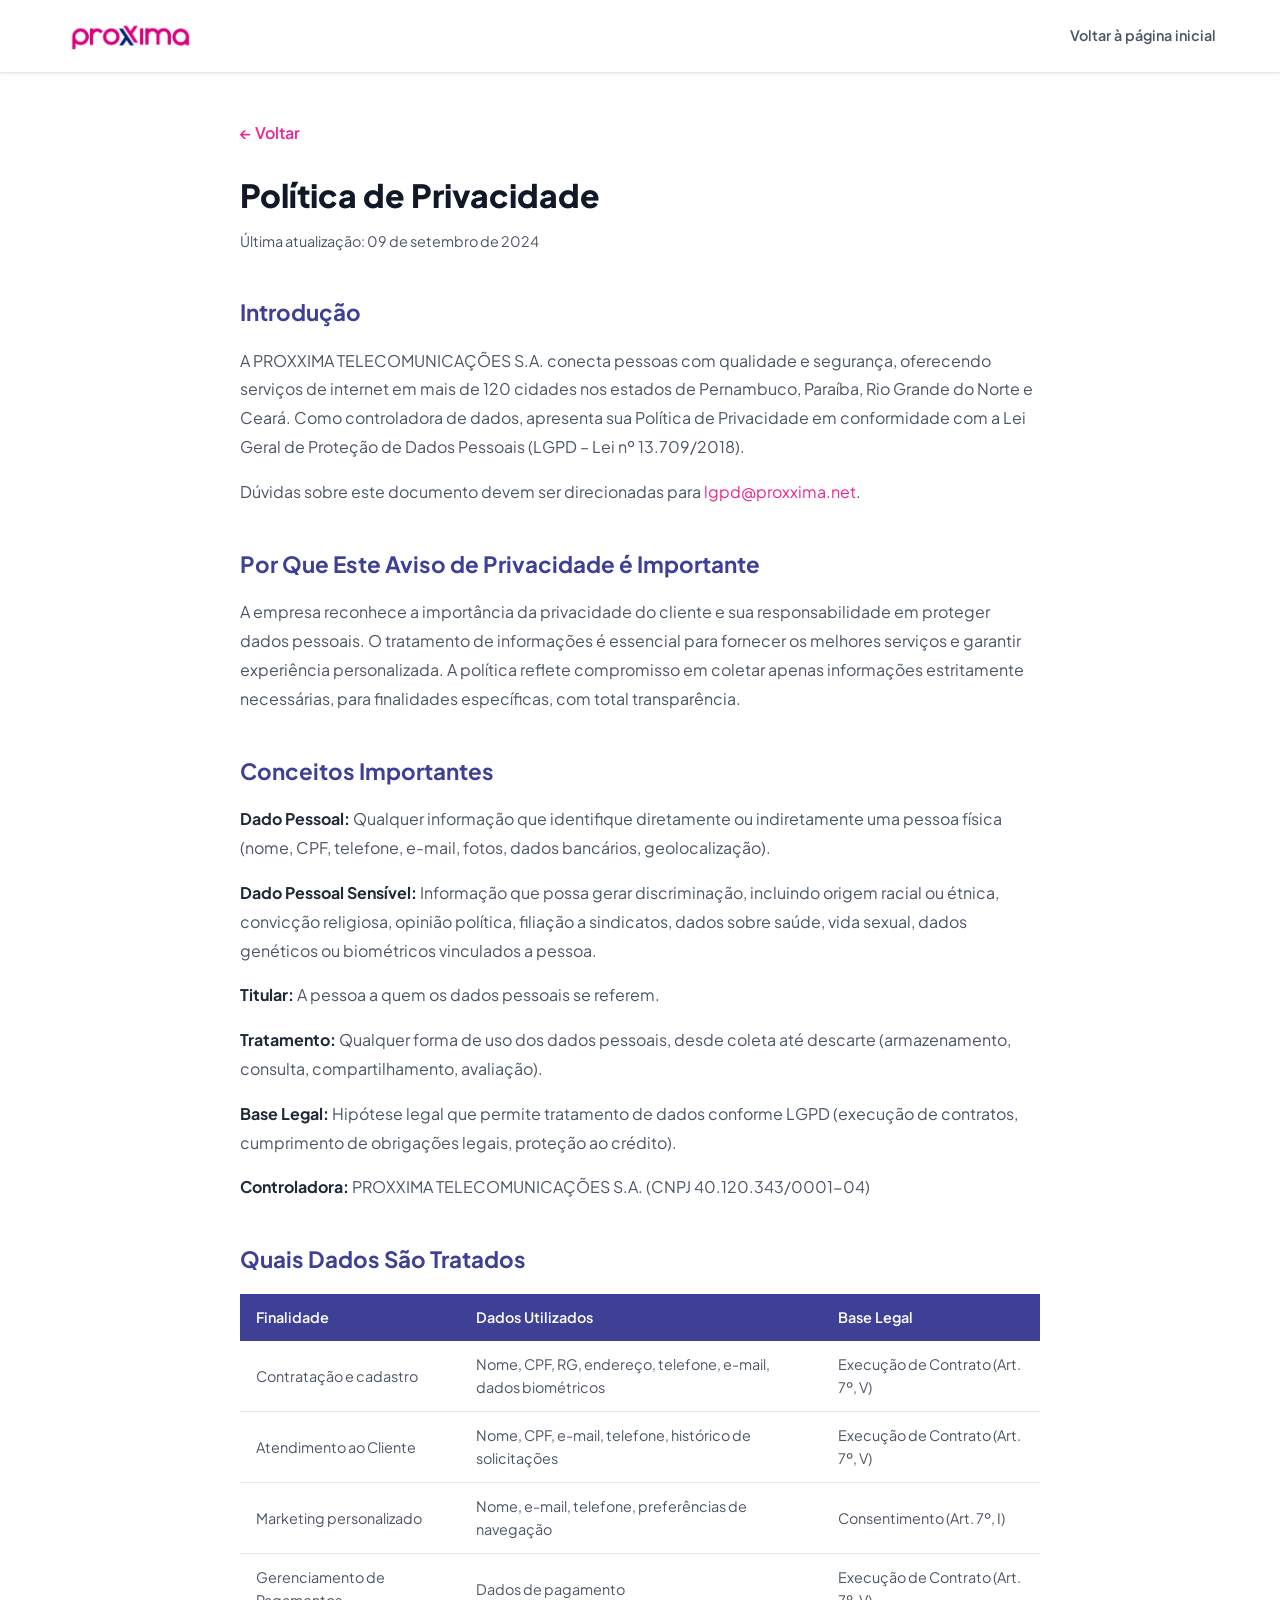
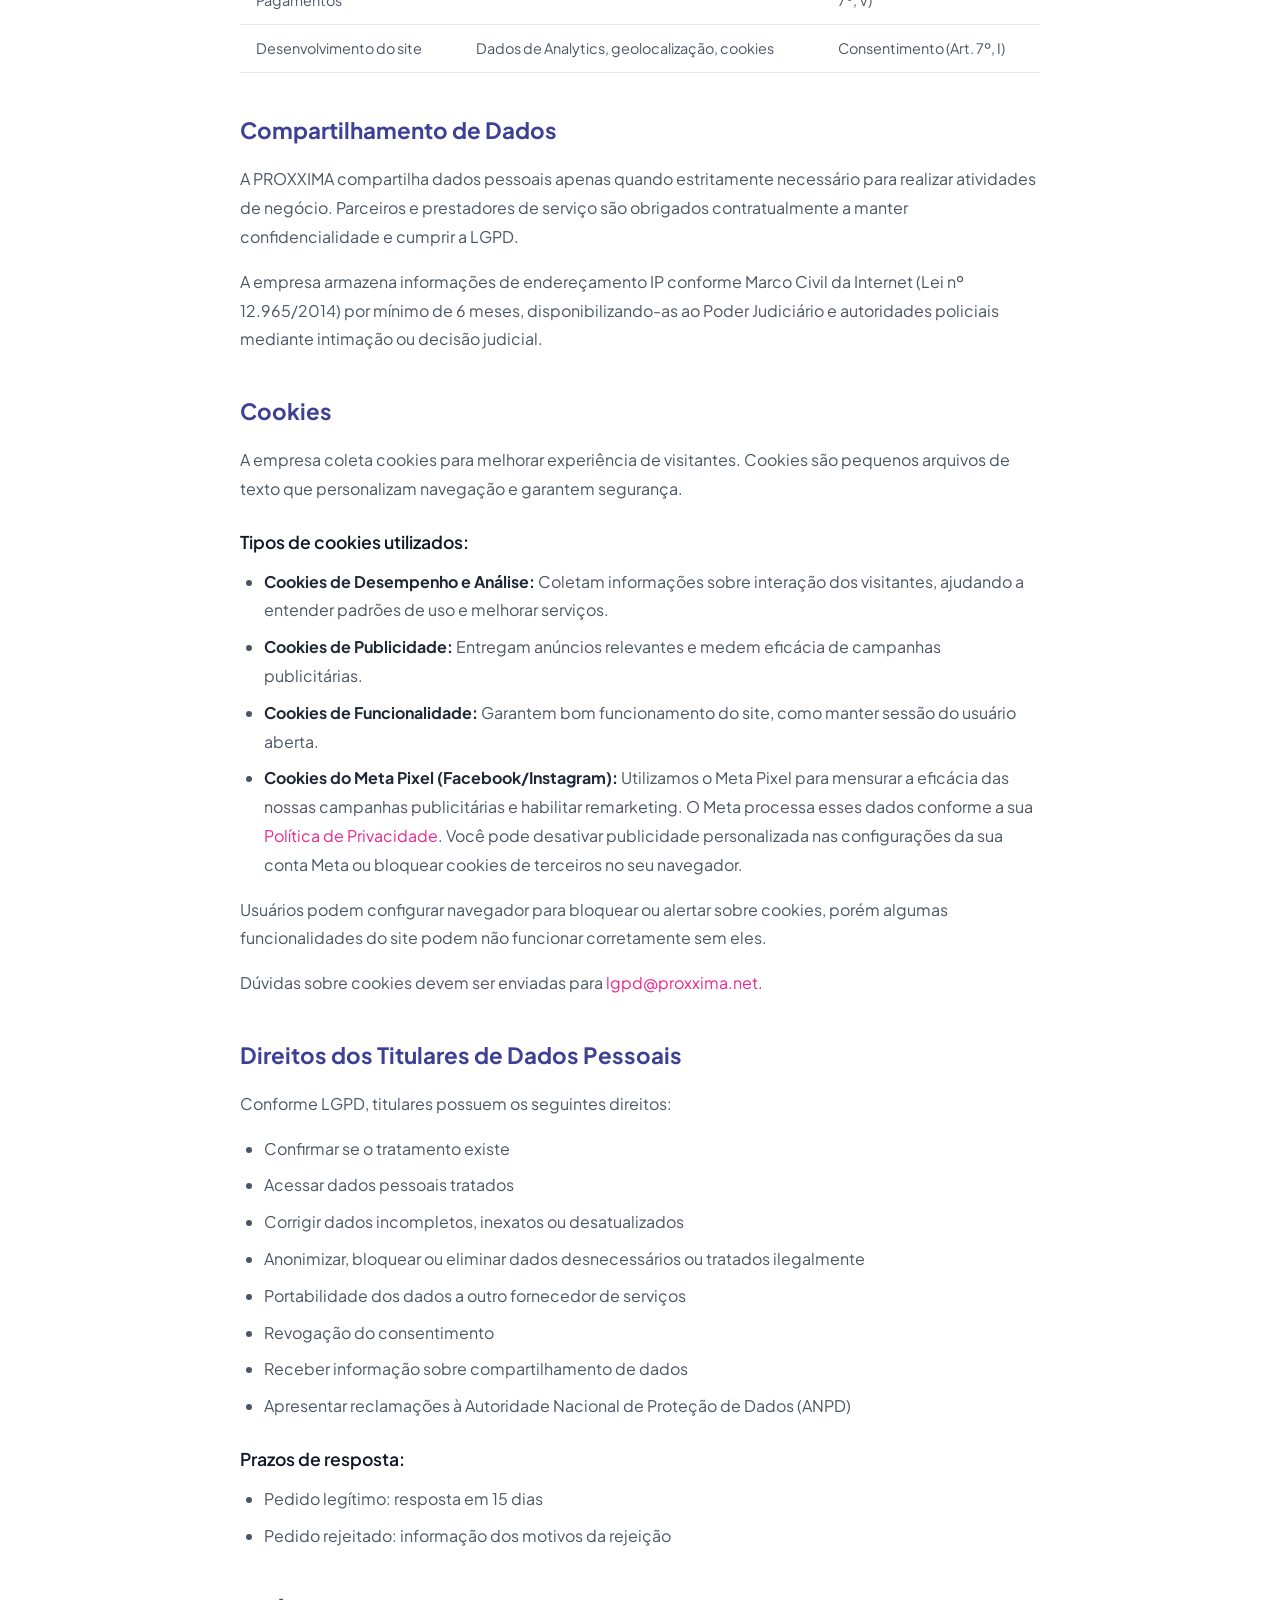
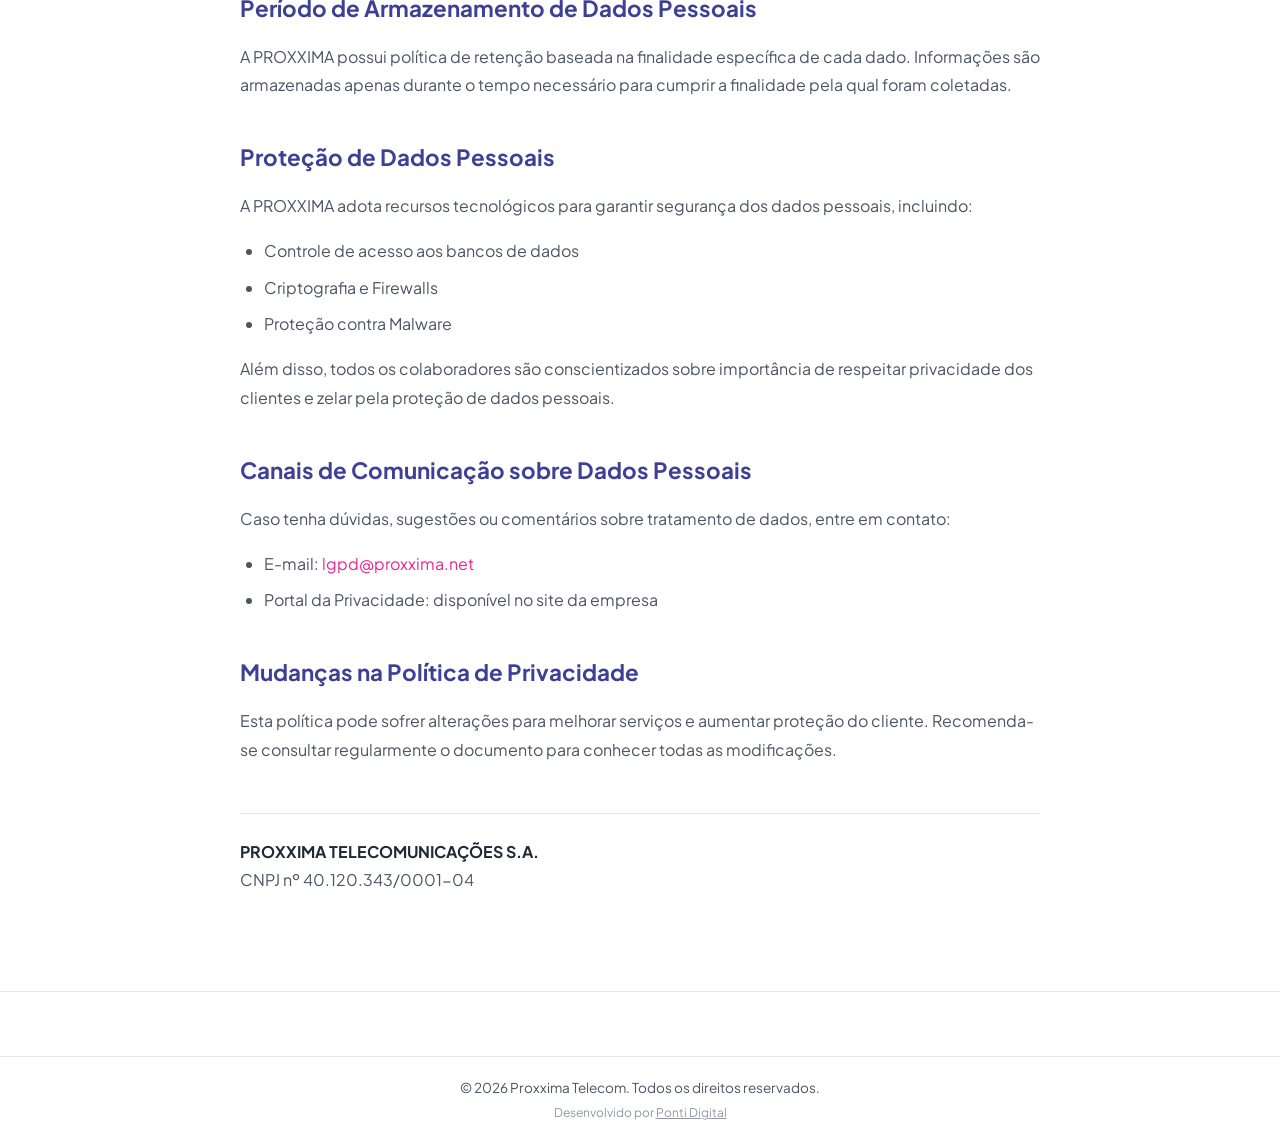
==== commit 4d5471d2: "feat: add Meta Pixel with PageView, Lead, ViewContent, Contact events Pixel ID 888359357574471 inlin" ====
--- a/privacidade.html
+++ b/privacidade.html
@@ -32,6 +32,23 @@
       .privacy__content table { display: block; overflow-x: auto; }
     }
   </style>
+
+  <!-- Meta Pixel Code -->
+  <script>
+  !function(f,b,e,v,n,t,s)
+  {if(f.fbq)return;n=f.fbq=function(){n.callMethod?
+  n.callMethod.apply(n,arguments):n.queue.push(arguments)};
+  if(!f._fbq)f._fbq=n;n.push=n;n.loaded=!0;n.version='2.0';
+  n.queue=[];t=b.createElement(e);t.async=!0;
+  t.src=v;s=b.getElementsByTagName(e)[0];
+  s.parentNode.insertBefore(t,s)}(window,document,'script',
+  'https://connect.facebook.net/en_US/fbevents.js');
+  fbq('init', '888359357574471');
+  fbq('track', 'PageView');
+  </script>
+  <noscript><img height="1" width="1" style="display:none"
+  src="https://www.facebook.com/tr?id=888359357574471&ev=PageView&noscript=1"/></noscript>
+  <!-- End Meta Pixel Code -->
 </head>
 <body>
 
@@ -118,6 +135,7 @@
           <li><strong>Cookies de Desempenho e Análise:</strong> Coletam informações sobre interação dos visitantes, ajudando a entender padrões de uso e melhorar serviços.</li>
           <li><strong>Cookies de Publicidade:</strong> Entregam anúncios relevantes e medem eficácia de campanhas publicitárias.</li>
           <li><strong>Cookies de Funcionalidade:</strong> Garantem bom funcionamento do site, como manter sessão do usuário aberta.</li>
+          <li><strong>Cookies do Meta Pixel (Facebook/Instagram):</strong> Utilizamos o Meta Pixel para mensurar a eficácia das nossas campanhas publicitárias e habilitar remarketing. O Meta processa esses dados conforme a sua <a href="https://www.facebook.com/privacy/policy/" target="_blank" rel="noopener noreferrer" style="color: var(--magenta);">Política de Privacidade</a>. Você pode desativar publicidade personalizada nas configurações da sua conta Meta ou bloquear cookies de terceiros no seu navegador.</li>
         </ul>
         <p>Usuários podem configurar navegador para bloquear ou alertar sobre cookies, porém algumas funcionalidades do site podem não funcionar corretamente sem eles.</p>
         <p>Dúvidas sobre cookies devem ser enviadas para <a href="mailto:lgpd@proxxima.net" style="color: var(--magenta);">lgpd@proxxima.net</a>.</p>
--- a/css/style.css
+++ b/css/style.css
@@ -128,6 +128,11 @@
 
 .btn--full { width: 100%; }
 
+.plano-card > .btn {
+  margin-top: auto;
+  width: 100%;
+}
+
 /* Pulse animation on CTA buttons */
 .btn--primary::after {
   content: '';
@@ -249,7 +254,7 @@
   position: relative;
   padding: 120px 0 80px;
   overflow: hidden;
-  background: linear-gradient(135deg, rgba(62, 64, 149, 0.92) 0%, rgba(236, 38, 143, 0.85) 100%),
+  background: linear-gradient(135deg, rgba(62, 64, 149, 0.95) 0%, rgba(45, 47, 120, 0.92) 100%),
               url('../assets/hero-bg.jpg') center/cover no-repeat;
   background-attachment: fixed;
   min-height: 90vh;
@@ -337,6 +342,12 @@
   box-shadow: 0 20px 60px rgba(0, 0, 0, 0.2);
   position: relative;
   z-index: 2;
+}
+
+.form-card__logo {
+  height: 32px;
+  width: auto;
+  margin-bottom: 16px;
 }
 
 .form-card__title {
@@ -554,6 +565,8 @@
   padding: 36px 28px;
   display: flex;
   flex-direction: column;
+  align-items: center;
+  text-align: center;
   transition: all 0.4s ease;
   position: relative;
 }
@@ -589,6 +602,7 @@
 
 .plano-card__header {
   text-align: center;
+  width: 100%;
   padding-bottom: 24px;
   margin-bottom: 24px;
   border-bottom: 1px solid var(--cinza);
@@ -660,6 +674,26 @@
 .plano-card__desc {
   font-size: 0.9rem;
   color: var(--gray-600);
+}
+
+.plano-card__segment-title {
+  font-size: 1.35rem;
+  font-weight: 800;
+  color: var(--gray-900);
+  line-height: 1.3;
+  margin-top: 12px;
+}
+
+.plano-card__body {
+  flex: 1;
+  width: 100%;
+  margin-bottom: 28px;
+}
+
+.plano-card__body p {
+  font-size: 0.95rem;
+  color: var(--gray-700);
+  line-height: 1.7;
 }
 
 .plano-card__features {
@@ -1017,9 +1051,10 @@
    FOOTER
    ========================================== */
 .footer {
-  background: var(--gray-900);
-  color: var(--gray-200);
+  background: var(--white);
+  color: var(--gray-700);
   padding-top: 64px;
+  border-top: 1px solid var(--cinza);
 }
 
 .footer__inner {
@@ -1027,7 +1062,7 @@
   grid-template-columns: 1.5fr 1fr 1fr;
   gap: 48px;
   padding-bottom: 48px;
-  border-bottom: 1px solid var(--gray-700);
+  border-bottom: 1px solid var(--cinza);
 }
 
 .footer__logo { width: 140px; height: 36px; margin-bottom: 12px; }
@@ -1038,7 +1073,7 @@
 .footer h4 {
   font-size: 0.85rem;
   font-weight: 700;
-  color: var(--white);
+  color: var(--gray-900);
   text-transform: uppercase;
   letter-spacing: 0.05em;
   margin-bottom: 16px;
@@ -1046,7 +1081,7 @@
 
 .footer__link {
   font-size: 0.95rem;
-  color: var(--gray-200);
+  color: var(--gray-700);
   transition: color var(--transition);
   display: block;
   margin-bottom: 12px;
@@ -1066,12 +1101,12 @@
 .footer__social-link {
   width: 40px;
   height: 40px;
-  background: var(--gray-800);
+  background: var(--gray-100);
   border-radius: 10px;
   display: flex;
   align-items: center;
   justify-content: center;
-  color: var(--gray-200);
+  color: var(--gray-700);
   transition: all var(--transition);
 }
 
@@ -1085,6 +1120,7 @@
 
 .footer__bottom { padding: 20px 0; }
 .footer__bottom p { font-size: 0.85rem; color: var(--gray-600); text-align: center; }
+.footer__bottom { border-top: 1px solid var(--cinza); }
 .footer__bottom-link { color: var(--gray-600); text-decoration: underline; transition: color var(--transition); }
 .footer__bottom-link:hover { color: var(--magenta); }
 
